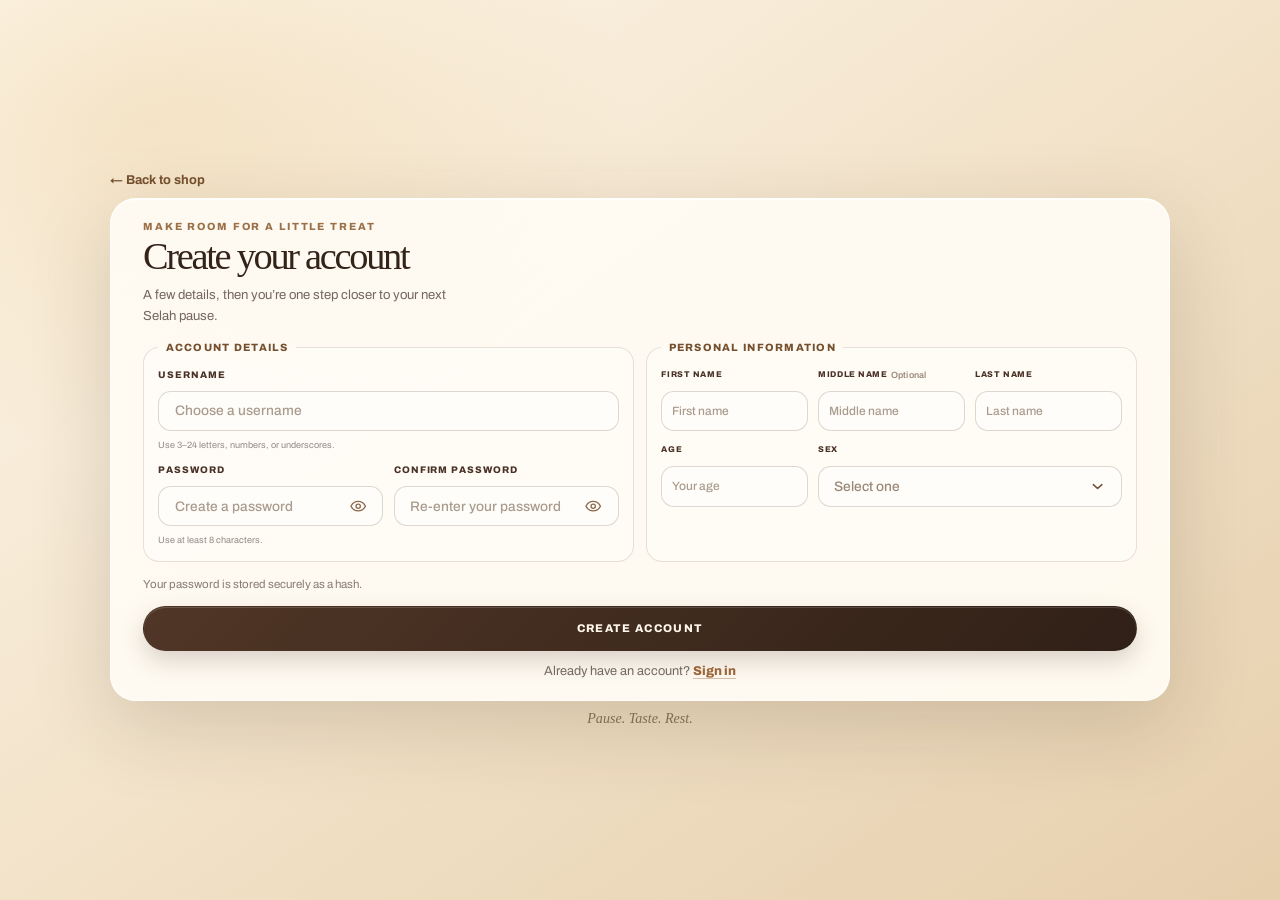
==== create-account.html @ 3ad67898 "Add files via upload" ====
<!DOCTYPE html>
<html lang="en">
  <head>
    <meta charset="UTF-8" />
    <meta name="viewport" content="width=device-width, initial-scale=1.0" />
    <meta name="theme-color" content="#fff8e9" />
    <meta name="description" content="Create your Selah DVO account." />
    <link rel="icon" type="image/svg+xml" href="assets/selah-favicon.svg" />
    <link rel="preconnect" href="https://fonts.googleapis.com" />
    <link rel="preconnect" href="https://fonts.gstatic.com" crossorigin />
    <link href="https://fonts.googleapis.com/css2?family=Archivo:wght@400;500;600;700;800&display=swap" rel="stylesheet" />
    <link rel="stylesheet" href="styles.css" />
    <title>Create Account | Selah DVO</title>
  </head>
  <body class="account-page">
    <main class="account-layout">
      <a class="account-back-link" href="index.html" aria-label="Back to Selah DVO home">&#8592; Back to shop</a>

      <section class="account-card" aria-labelledby="createAccountTitle">
        <p class="modal-tag">Make room for a little treat</p>
        <h1 id="createAccountTitle">Create your account</h1>
        <p class="account-intro">A few details, then you’re one step closer to your next Selah pause.</p>

        <form class="account-form" id="createAccountForm" novalidate>
          <fieldset class="account-group account-credentials">
            <legend>Account details</legend>
            <div class="account-group-fields">
              <div class="account-field">
                <label for="newUsername">Username</label>
                <input id="newUsername" name="username" type="text" autocomplete="username" minlength="3" maxlength="24" pattern="[A-Za-z0-9_]+" placeholder="Choose a username" required />
                <small>Use 3–24 letters, numbers, or underscores.</small>
              </div>
              <div class="account-field">
                <label for="newPassword">Password</label>
                <div class="password-input-wrap">
                  <input id="newPassword" name="password" type="password" autocomplete="new-password" minlength="8" maxlength="128" placeholder="Create a password" required />
                  <button class="password-toggle" type="button" data-password-toggle="newPassword" aria-label="Show password" aria-pressed="false">
                    <svg class="password-eye-open" viewBox="0 0 24 24" aria-hidden="true"><path d="M2.5 12s3.4-6.2 9.5-6.2 9.5 6.2 9.5 6.2-3.4 6.2-9.5 6.2S2.5 12 2.5 12Z"/><circle cx="12" cy="12" r="2.8"/></svg>
                    <svg class="password-eye-closed" viewBox="0 0 24 24" aria-hidden="true" hidden><path d="m3 3 18 18M10.6 5.9A9.7 9.7 0 0 1 12 5.8c6.1 0 9.5 6.2 9.5 6.2a15 15 0 0 1-3.1 3.6M6.2 6.5C3.8 8.2 2.5 12 2.5 12s3.4 6.2 9.5 6.2a9.5 9.5 0 0 0 3.2-.5"/><path d="M9.9 9.9a3 3 0 0 0 4.2 4.2"/></svg>
                  </button>
                </div>
                <small>Use at least 8 characters.</small>
              </div>
              <div class="account-field">
                <label for="confirmPassword">Confirm password</label>
                <div class="password-input-wrap">
                  <input id="confirmPassword" name="confirmPassword" type="password" autocomplete="new-password" minlength="8" maxlength="128" placeholder="Re-enter your password" required />
                  <button class="password-toggle" type="button" data-password-toggle="confirmPassword" aria-label="Show password" aria-pressed="false">
                    <svg class="password-eye-open" viewBox="0 0 24 24" aria-hidden="true"><path d="M2.5 12s3.4-6.2 9.5-6.2 9.5 6.2 9.5 6.2-3.4 6.2-9.5 6.2S2.5 12 2.5 12Z"/><circle cx="12" cy="12" r="2.8"/></svg>
                    <svg class="password-eye-closed" viewBox="0 0 24 24" aria-hidden="true" hidden><path d="m3 3 18 18M10.6 5.9A9.7 9.7 0 0 1 12 5.8c6.1 0 9.5 6.2 9.5 6.2a15 15 0 0 1-3.1 3.6M6.2 6.5C3.8 8.2 2.5 12 2.5 12s3.4 6.2 9.5 6.2a9.5 9.5 0 0 0 3.2-.5"/><path d="M9.9 9.9a3 3 0 0 0 4.2 4.2"/></svg>
                  </button>
                </div>
              </div>
            </div>
          </fieldset>

          <fieldset class="account-group account-personal">
            <legend>Personal information</legend>
            <div class="account-group-fields account-personal-fields">
              <div class="account-field">
                <label for="firstName">First name</label>
                <input id="firstName" name="firstName" type="text" autocomplete="given-name" maxlength="20" placeholder="First name" required />
              </div>
              <div class="account-field">
                <label for="lastName">Last name</label>
                <input id="lastName" name="lastName" type="text" autocomplete="family-name" maxlength="20" placeholder="Last name" required />
              </div>
              <div class="account-field account-field-full">
                <label for="middleName">Middle name <span>Optional</span></label>
                <input id="middleName" name="middleName" type="text" autocomplete="additional-name" maxlength="20" placeholder="Middle name" />
              </div>
              <div class="account-field">
                <label for="age">Age</label>
                <input id="age" name="age" type="number" inputmode="numeric" min="1" max="120" placeholder="Your age" required />
              </div>
              <div class="account-field">
                <label id="sexLabel">Sex</label>
                <div class="custom-select" id="sexSelect">
                  <select class="custom-select-native" id="sex" name="sex" required tabindex="-1" aria-hidden="true">
                    <option value="" disabled selected>Select one</option>
                    <option value="female">Female</option>
                    <option value="male">Male</option>
                    <option value="prefer-not-to-say">Prefer not to say</option>
                  </select>
                  <button class="custom-select-trigger" id="sexSelectTrigger" type="button" aria-labelledby="sexLabel sexSelectValue" aria-haspopup="listbox" aria-expanded="false">
                    <span id="sexSelectValue">Select one</span>
                    <svg viewBox="0 0 16 16" aria-hidden="true"><path d="m3.5 6 4.5 4 4.5-4" /></svg>
                  </button>
                  <div class="custom-select-options" id="sexSelectOptions" role="listbox" aria-labelledby="sexLabel" hidden>
                    <button type="button" role="option" data-value="female" aria-selected="false">Female</button>
                    <button type="button" role="option" data-value="male" aria-selected="false">Male</button>
                    <button type="button" role="option" data-value="prefer-not-to-say" aria-selected="false">Prefer not to say</button>
                  </div>
                </div>
              </div>
            </div>
          </fieldset>

          <p class="account-notice" id="accountNotice" role="status" aria-live="polite">Your password is stored securely as a hash.</p>
          <button class="dialog-primary account-submit" type="submit">Create Account</button>
          <p class="account-validation-message" id="accountValidationMessage" role="alert" aria-live="assertive" hidden></p>
        </form>

        <p class="account-signin-prompt">Already have an account? <a href="index.html?signin=1">Sign in</a></p>
      </section>

      <p class="account-tagline">Pause. Taste. Rest.</p>
    </main>
    <script src="account-ui.js"></script>
    <script>
      const form = document.getElementById('createAccountForm');
      const notice = document.getElementById('accountNotice');
      const validationMessage = document.getElementById('accountValidationMessage');
      const passwordInput = document.getElementById('newPassword');
      const confirmPasswordInput = document.getElementById('confirmPassword');
      const ageInput = document.getElementById('age');
      const sexSelect = document.getElementById('sex');
      const sexSelectRoot = document.getElementById('sexSelect');
      const sexSelectTrigger = document.getElementById('sexSelectTrigger');
      const sexSelectValue = document.getElementById('sexSelectValue');
      const sexSelectOptions = document.getElementById('sexSelectOptions');
      const sexOptionButtons = [...sexSelectOptions.querySelectorAll('[role="option"]')];
      const controls = [...form.querySelectorAll('input, select')];
      let hasAttemptedSubmit = false;

      ageInput.addEventListener('input', () => {
        if (ageInput.value.length > 3) ageInput.value = ageInput.value.slice(0, 3);
      });

      const setSexDropdownOpen = (open) => {
        sexSelectOptions.hidden = !open;
        sexSelectTrigger.setAttribute('aria-expanded', String(open));
        sexSelectRoot.classList.toggle('is-open', open);
        if (open) {
          const selectedOption = sexOptionButtons.find((option) => option.dataset.value === sexSelect.value);
          (selectedOption || sexOptionButtons[0]).focus();
        }
      };

      sexSelectTrigger.addEventListener('click', () => {
        setSexDropdownOpen(sexSelectOptions.hidden);
      });
      sexOptionButtons.forEach((option, index) => {
        option.addEventListener('click', () => {
          sexSelect.value = option.dataset.value;
          sexSelect.dispatchEvent(new Event('change', { bubbles: true }));
          setSexDropdownOpen(false);
          sexSelectTrigger.focus();
        });
        option.addEventListener('keydown', (event) => {
          if (event.key === 'ArrowDown' || event.key === 'ArrowUp') {
            event.preventDefault();
            const direction = event.key === 'ArrowDown' ? 1 : -1;
            sexOptionButtons[(index + direction + sexOptionButtons.length) % sexOptionButtons.length].focus();
          } else if (event.key === 'Escape') {
            event.preventDefault();
            setSexDropdownOpen(false);
            sexSelectTrigger.focus();
          } else if (event.key === 'Tab') {
            event.preventDefault();
            setSexDropdownOpen(false);
            (event.shiftKey ? document.getElementById('age') : form.querySelector('.account-submit')).focus();
          }
        });
      });
      sexSelectTrigger.addEventListener('keydown', (event) => {
        if (event.key === 'ArrowDown' || event.key === 'ArrowUp') {
          event.preventDefault();
          setSexDropdownOpen(true);
        }
      });
      document.addEventListener('pointerdown', (event) => {
        if (!sexSelectRoot.contains(event.target)) setSexDropdownOpen(false);
      });

      const validatePasswordMatch = () => {
        confirmPasswordInput.setCustomValidity(
          confirmPasswordInput.value && confirmPasswordInput.value !== passwordInput.value
            ? 'Passwords do not match.'
            : ''
        );
      };

      const updateFieldState = (control) => {
        const isEmpty = control.value === '' && !control.validity.badInput;
        control.classList.toggle('is-missing', hasAttemptedSubmit && control.required && isEmpty);
        control.classList.toggle('is-invalid', !isEmpty && !control.validity.valid);
        control.classList.toggle('is-valid', hasAttemptedSubmit && !isEmpty && control.validity.valid);
        if (control === sexSelect) {
          ['is-missing', 'is-invalid', 'is-valid'].forEach((state) => {
            sexSelectTrigger.classList.toggle(state, control.classList.contains(state));
          });
          sexSelectValue.textContent = control.selectedOptions[0]?.textContent || 'Select one';
          sexSelectRoot.classList.toggle('has-value', Boolean(control.value));
          sexOptionButtons.forEach((option) => {
            option.setAttribute('aria-selected', String(option.dataset.value === control.value));
          });
        }
      };

      const getFieldLabel = (control) => (
        control.labels?.[0]?.textContent.replace(/\s*Optional\s*/i, '').trim() || control.name
      );

      const getInputError = (control) => {
        if (control.id === 'confirmPassword' && control.validity.customError) {
          return 'Passwords don’t match.';
        }
        if (control.id === 'confirmPassword' && control.validity.tooShort) {
          return null;
        }
        if (control.id === 'newUsername' && control.validity.patternMismatch) {
          return 'Username: use 3–24 letters, numbers, or underscores.';
        }
        if (control.id === 'newUsername' && control.validity.tooShort) {
          return 'Username: at least 3 characters.';
        }
        if (control.id === 'newPassword' && control.validity.tooShort) {
          return 'Password: at least 8 characters.';
        }
        if (control.id === 'age' && (control.validity.rangeUnderflow || control.validity.rangeOverflow || control.validity.badInput)) {
          return 'Age: enter a number from 1 to 120.';
        }
        if (control.id === 'middleName' && control.validity.tooLong) {
          return 'Middle name: 60 characters max.';
        }
        return `${getFieldLabel(control)} is invalid.`;
      };

      const updateValidationMessage = () => {
        if (!hasAttemptedSubmit) return;
        const missing = controls.filter((control) => control.required && control.value === '' && !control.validity.badInput);
        const invalid = controls.filter((control) => !control.validity.valid && !control.validity.valueMissing);
        validationMessage.replaceChildren();
        if (missing.length) {
          const missingLine = document.createElement('span');
          missingLine.className = 'validation-message-line is-missing';
          missingLine.textContent = `Missing: ${missing.map(getFieldLabel).join(', ')}.`;
          validationMessage.append(missingLine);
        }
        invalid.forEach((control) => {
          const message = getInputError(control);
          if (!message) return;
          const invalidLine = document.createElement('span');
          invalidLine.className = 'validation-message-line is-invalid';
          invalidLine.textContent = message;
          validationMessage.append(invalidLine);
        });
        validationMessage.classList.toggle('has-missing', missing.length > 0);
        validationMessage.classList.toggle('has-invalid', invalid.length > 0);
        validationMessage.hidden = missing.length === 0 && invalid.length === 0;
      };

      controls.forEach((control) => {
        control.addEventListener('input', () => {
          validatePasswordMatch();
          updateFieldState(control);
          updateValidationMessage();
        });
        control.addEventListener('change', () => {
          validatePasswordMatch();
          updateFieldState(control);
          updateValidationMessage();
        });
      });

      form.addEventListener('submit', (event) => {
        event.preventDefault();
        validatePasswordMatch();
        hasAttemptedSubmit = true;
        controls.forEach(updateFieldState);
        if (!form.checkValidity()) {
          updateValidationMessage();
          const firstInvalid = form.querySelector('.is-missing, .is-invalid');
          if (firstInvalid === sexSelect) sexSelectTrigger.focus();
          else firstInvalid?.focus();
          return;
        }
        validationMessage.hidden = true;

        const submit = form.querySelector('button[type="submit"]');
        submit.disabled = true;
        notice.classList.remove('is-success');
        notice.textContent = 'Creating your account…';
        const values = Object.fromEntries(new FormData(form).entries());
        fetch('api/register.php', {
          method: 'POST',
          credentials: 'same-origin',
          headers: { 'Content-Type': 'application/json' },
          body: JSON.stringify(values)
        }).then(async (response) => {
          const result = await response.json();
          if (!response.ok || !result.ok) throw new Error(result.message || 'Account creation failed.');
          notice.classList.add('is-success');
          notice.textContent = 'Account created successfully. You can now sign in.';
          validationMessage.hidden = true;
          form.reset();
          hasAttemptedSubmit = false;
          confirmPasswordInput.setCustomValidity('');
          controls.forEach(updateFieldState);
        }).catch((error) => {
          notice.classList.remove('is-success');
          notice.textContent = 'Account creation failed. Please review the message below.';
          validationMessage.replaceChildren();
          const serverError = document.createElement('span');
          serverError.className = 'validation-message-line is-invalid';
          serverError.textContent = error.message || 'Could not create your account. Please try again.';
          validationMessage.append(serverError);
          validationMessage.classList.remove('has-missing');
          validationMessage.classList.add('has-invalid');
          validationMessage.hidden = false;
        }).finally(() => {
          submit.disabled = false;
        });
      });
    </script>
  </body>
</html>
---- styles.css ----
@property --bg-start {
  syntax: "<color>";
  inherits: true;
  initial-value: #57372f;
}

@property --bg-end {
  syntax: "<color>";
  inherits: true;
  initial-value: #2d1c1b;
}

:root {
  --bg-start: #57372f;
  --bg-end: #2d1c1b;
  --accent: #d5a17a;
  --accent-strong: #f3c880;
  --ink: #221912;
  --muted: rgba(35, 26, 19, 0.7);
  --panel: rgba(255, 255, 255, 0.18);
  --panel-border: rgba(255, 255, 255, 0.22);
  --shadow: rgba(59, 30, 17, 0.18);
  --button-text: #1d140e;
  transition: --bg-start 850ms cubic-bezier(0.22, 1, 0.36, 1), --bg-end 850ms cubic-bezier(0.22, 1, 0.36, 1);
}

* {
  box-sizing: border-box;
  -webkit-user-select: none;
  user-select: none;
}

input,
textarea,
[contenteditable="true"],
[role="textbox"] {
  -webkit-user-select: text;
  user-select: text;
}

html {
  scroll-behavior: smooth;
}

body {
  margin: 0;
  min-height: 100vh;
  font-family: "Archivo", "Segoe UI", sans-serif;
  background: linear-gradient(135deg, var(--bg-start), var(--bg-end));
  color: var(--ink);
  transition: color 0.6s ease;
}

html.is-booting .page-shell {
  opacity: 0;
  transform: translateY(10px);
  filter: blur(2px);
}

html.is-ready .page-shell {
  opacity: 1;
  transform: none;
  filter: none;
  transition: opacity 720ms cubic-bezier(0.22, 1, 0.36, 1), transform 720ms cubic-bezier(0.22, 1, 0.36, 1), filter 720ms ease;
}

img {
  display: block;
  max-width: 100%;
}

a {
  color: inherit;
  text-decoration: none;
}

button {
  font: inherit;
}

.page-shell {
  min-height: 100vh;
  padding: 1.25rem 2.2rem 2rem;
  position: relative;
  overflow: hidden;
  background:
    linear-gradient(135deg, rgba(255, 255, 255, 0.04), rgba(255, 255, 255, 0)),
    transparent;
}

.page-shell::before,
.page-shell::after {
  content: "";
  position: absolute;
  border-radius: 50%;
  background: rgba(255, 255, 255, 0.09);
  pointer-events: none;
}

.page-shell::before {
  width: 26rem;
  height: 26rem;
  right: -7rem;
  top: -6rem;
}

.page-shell::after {
  width: 18rem;
  height: 18rem;
  left: -4rem;
  bottom: -3rem;
}

.topbar {
  position: relative;
  z-index: 2;
  max-width: 1320px;
  margin: 0 auto;
  display: flex;
  align-items: center;
  justify-content: space-between;
  gap: 1rem;
  padding: 0.25rem 0.2rem 1rem;
}

.brand {
  display: inline-flex;
  align-items: center;
  gap: 0.6rem;
  font-size: 1.05rem;
  font-weight: 700;
  letter-spacing: 0.06em;
  text-transform: uppercase;
}

.brand-badge {
  width: 2.25rem;
  height: 2.25rem;
  display: grid;
  place-items: center;
  border-radius: 50%;
  background: rgba(255, 255, 255, 0.12);
  border: 1px solid rgba(255, 255, 255, 0.2);
  box-shadow: 0 8px 18px rgba(24, 15, 12, 0.12);
  font-weight: 900;
  letter-spacing: 0;
}

.main-nav {
  display: inline-flex;
  align-items: center;
  justify-content: center;
  gap: clamp(1rem, 2vw, 2.2rem);
  padding: 0.85rem 1.1rem;
  border-radius: 999px;
  background: rgba(255, 255, 255, 0.06);
  border: 1px solid rgba(255, 255, 255, 0.12);
  backdrop-filter: blur(8px);
  -webkit-backdrop-filter: blur(8px);
}

.main-nav a {
  position: relative;
  font-size: 0.76rem;
  letter-spacing: 0.08em;
  text-transform: uppercase;
  color: rgba(30, 20, 15, 0.8);
  transition: opacity 0.2s ease;
}

.main-nav a:hover,
.main-nav a:focus-visible {
  opacity: 1;
}

.topbar-actions {
  display: flex;
  align-items: center;
  gap: 0.75rem;
}

.socials {
  display: inline-flex;
  align-items: center;
  gap: 0.5rem;
}

.socials a,
.cart-button,
.arrow {
  width: 2.6rem;
  height: 2.6rem;
  border-radius: 50%;
  display: grid;
  place-items: center;
  border: 1px solid rgba(255, 255, 255, 0.16);
  background: rgba(255, 255, 255, 0.12);
  box-shadow: 0 12px 28px rgba(34, 25, 18, 0.08);
  transition: transform 0.25s ease, background 0.25s ease;
}

.socials a:hover,
.socials a:focus-visible,
.cart-button:hover,
.cart-button:focus-visible,
.arrow:hover,
.arrow:focus-visible {
  transform: translateY(-2px);
  background: rgba(255, 255, 255, 0.2);
}

.socials svg,
.cart-button svg,
.arrow svg {
  width: 1.06rem;
  height: 1.06rem;
  fill: currentColor;
}

.cart-button {
  color: var(--ink);
}

.hero {
  position: relative;
  max-width: 1360px;
  margin: 0 auto;
  min-height: 820px;
  display: flex;
  align-items: stretch;
  justify-content: center;
  padding: 1.5rem 0 0;
}

.hero[data-animating="true"] .visual-frame {
  animation: product-entrance 0.66s cubic-bezier(0.22, 1, 0.36, 1);
}

.hero[data-animating="true"] .product-info,
.hero[data-animating="true"] .display-word {
  animation: text-entrance 0.55s ease;
}

.hero-inner {
  position: relative;
  width: 100%;
  display: grid;
  grid-template-columns: minmax(0, 0.9fr) minmax(0, 1.1fr);
  gap: 0.25rem;
  align-items: end;
}

.copy-column {
  position: relative;
  z-index: 2;
  padding: 1.8rem 0 3rem 0.5rem;
}

.eyebrow-row {
  display: flex;
  align-items: center;
  gap: 1rem;
  margin-bottom: 0.9rem;
}

.eyebrow {
  display: inline-flex;
  align-items: center;
  letter-spacing: 0.22em;
  text-transform: uppercase;
  font-size: 0.72rem;
  font-weight: 700;
  opacity: 0.82;
}

.headline-wrap {
  position: relative;
  min-height: 20rem;
  margin-top: -0.15rem;
}

.display-word {
  position: absolute;
  left: -0.12rem;
  top: -1.8rem;
  z-index: 0;
  margin: 0;
  font-size: clamp(6rem, 18vw, 29rem);
  line-height: 0.78;
  letter-spacing: -0.1em;
  font-weight: 900;
  text-transform: uppercase;
  color: rgba(255, 255, 255, 0.32);
  text-shadow: 0 2px 0 rgba(255, 255, 255, 0.12);
  white-space: nowrap;
  pointer-events: none;
}

.product-info {
  position: relative;
  z-index: 2;
  max-width: 540px;
  margin-top: 1.1rem;
}

.product-tag {
  margin: 0 0 0.8rem;
  font-size: 0.7rem;
  letter-spacing: 0.18em;
  text-transform: uppercase;
  font-weight: 700;
  opacity: 0.72;
}

.product-info h1 {
  margin: 0;
  font-size: clamp(2.8rem, 4.5vw, 5rem);
  line-height: 0.9;
  letter-spacing: -0.08em;
  text-transform: uppercase;
}

.product-info p:not(.product-tag) {
  max-width: 27rem;
  margin: 1rem 0 0;
  font-size: 1.02rem;
  line-height: 1.6;
  color: var(--muted);
}

.purchase-row {
  display: flex;
  align-items: center;
  gap: 1.5rem;
  margin-top: 2rem;
}

.price-wrap {
  display: inline-flex;
  align-items: baseline;
  gap: 0.1rem;
  font-weight: 800;
  color: var(--ink);
}

.currency {
  font-size: 1.3rem;
  transform: translateY(-0.15rem);
}

#productPrice {
  font-size: clamp(2.3rem, 4vw, 4rem);
  letter-spacing: -0.06em;
}

.cta {
  background: rgba(35, 22, 16, 0.92);
  color: #fff;
  border: none;
  padding: 0.96rem 1.7rem;
  border-radius: 999px;
  font-size: 0.82rem;
  font-weight: 700;
  letter-spacing: 0.12em;
  text-transform: uppercase;
  box-shadow: 0 18px 26px rgba(45, 29, 17, 0.18);
  transition: transform 0.2s ease, box-shadow 0.2s ease;
}

.cta:hover,
.cta:focus-visible {
  transform: translateY(-2px);
  box-shadow: 0 18px 30px rgba(45, 29, 17, 0.25);
}

.visual-column {
  position: relative;
  z-index: 1;
  padding-right: 0.2rem;
  display: flex;
  align-items: end;
  justify-content: center;
  min-height: 760px;
  margin-top: 1rem;
}

.floating-badge {
  position: absolute;
  top: 17%;
  left: 8%;
  z-index: 4;
  display: inline-flex;
  align-items: center;
  justify-content: center;
  min-width: 10rem;
  padding: 0.7rem 1.1rem;
  border-radius: 999px;
  background: rgba(255, 255, 255, 0.18);
  border: 1px solid rgba(255, 255, 255, 0.24);
  box-shadow: 0 18px 35px rgba(70, 42, 28, 0.08);
  font-size: 0.68rem;
  letter-spacing: 0.16em;
  text-transform: uppercase;
  font-weight: 700;
  transform: rotate(-16deg);
}

.visual-frame {
  position: relative;
  width: min(44vw, 720px);
  min-width: 420px;
  height: min(78vh, 760px);
  display: flex;
  align-items: end;
  justify-content: center;
  filter: drop-shadow(0 30px 24px rgba(62, 31, 17, 0.2));
}

.visual-frame::before {
  content: "";
  position: absolute;
  left: 50%;
  bottom: 2.4%;
  width: 82%;
  height: 18%;
  transform: translateX(-50%);
  background: radial-gradient(circle, rgba(90, 58, 30, 0.3), rgba(90, 58, 30, 0));
  border-radius: 50%;
}

.product-image-float {
  position: relative;
  z-index: 2;
  display: grid;
  place-items: center;
  width: min(100%, 680px);
  aspect-ratio: 1 / 1;
  animation: hero-cookie-float 5.8s ease-in-out infinite;
}

#productImage {
  position: relative;
  z-index: 2;
  width: min(100%, 680px);
  height: auto;
  aspect-ratio: 1 / 1;
  object-fit: contain;
  transform: rotate(-8deg) translateY(-1vh);
}

@keyframes hero-cookie-float {
  0%, 100% {
    transform: translate3d(0, 0, 0);
  }
  50% {
    transform: translate3d(0, -12px, 0);
  }
}

.arrow {
  position: absolute;
  top: 50%;
  z-index: 6;
  width: 3.4rem;
  height: 3.4rem;
  transform: translateY(-50%);
  background: rgba(255, 255, 255, 0.18);
  border: 1px solid rgba(255, 255, 255, 0.14);
  color: rgba(24, 15, 12, 0.9);
}

.arrow-left {
  left: -0.2rem;
}

.arrow-right {
  right: -0.2rem;
}

.arrow svg {
  width: 1.3rem;
  height: 1.3rem;
  fill: none;
  stroke: currentColor;
  stroke-width: 2.4;
  stroke-linecap: round;
  stroke-linejoin: round;
}

.carousel-pagination {
  position: absolute;
  left: 50%;
  bottom: 1.8rem;
  transform: translateX(-50%);
  z-index: 5;
  display: inline-flex;
  align-items: center;
  gap: 0.7rem;
  padding: 0.8rem 1rem;
  border-radius: 999px;
  background: rgba(255, 255, 255, 0.08);
  border: 1px solid rgba(255, 255, 255, 0.14);
}

.dot {
  width: 0.7rem;
  height: 0.7rem;
  border: none;
  border-radius: 50%;
  background: rgba(28, 21, 17, 0.26);
  box-shadow: inset 0 0 0 1px rgba(28, 21, 17, 0.08);
  cursor: pointer;
  transition: transform 0.2s ease, background 0.25s ease;
}

.dot.active {
  background: rgba(25, 17, 13, 0.94);
  transform: scale(1.08);
}

@keyframes product-entrance {
  0% {
    opacity: 0;
    transform: translateY(16px) scale(0.96) rotate(-4deg);
  }
  100% {
    opacity: 1;
    transform: translateY(0) scale(1) rotate(-8deg);
  }
}

@keyframes text-entrance {
  0% {
    opacity: 0;
    transform: translateY(10px);
  }
  100% {
    opacity: 1;
    transform: translateY(0);
  }
}

@media (max-width: 980px) {
  .topbar {
    flex-wrap: wrap;
    justify-content: center;
  }

  .main-nav {
    order: 3;
    width: 100%;
  }

  .hero {
    min-height: auto;
    padding-top: 1rem;
  }

  .hero-inner {
    grid-template-columns: 1fr;
    gap: 0.75rem;
  }

  .copy-column {
    order: 2;
    padding: 0 0 1rem;
    text-align: center;
  }

  .product-info,
  .purchase-row {
    margin-left: auto;
    margin-right: auto;
  }

  .display-word {
    position: relative;
    left: auto;
    top: auto;
    display: block;
    text-align: center;
    margin-bottom: 0.5rem;
  }

  .headline-wrap {
    min-height: 0;
    margin-top: 0;
  }

  .visual-column {
    order: 1;
    min-height: 360px;
    padding-right: 0;
  }

  .visual-frame {
    width: min(84vw, 540px);
    min-width: 260px;
    height: 420px;
  }

  .floating-badge {
    left: 50%;
    top: 8%;
    transform: translateX(-50%) rotate(-12deg);
  }

  .arrow {
    top: 50%;
  }
}

@media (max-width: 600px) {
  .hero {
    touch-action: pan-y;
  }

  .page-shell {
    padding: 1rem 1rem 1.2rem;
  }

  .brand {
    font-size: 0.82rem;
    letter-spacing: 0.05em;
  }

  .main-nav {
    gap: 1rem;
    flex-wrap: wrap;
    padding: 0.7rem 0.8rem;
  }

  .socials a,
  .cart-button,
  .arrow {
    width: 2.3rem;
    height: 2.3rem;
  }

  .hero {
    min-height: 620px;
  }

  .product-info {
    max-width: 100%;
  }

  .purchase-row {
    flex-direction: column;
    align-items: flex-start;
  }

  .cta {
    width: 100%;
  }

  .carousel-pagination {
    bottom: 0.8rem;
    padding: 0.55rem 0.8rem;
  }
}

/* Direction-aware transitions for each carousel change. */
.hero[data-animating="true"] .visual-frame {
  animation: none;
}

.hero[data-animating="true"][data-direction="next"] #productImage {
  animation: cookie-enter-next 680ms cubic-bezier(0.2, 0.78, 0.24, 1) both;
}

.hero[data-animating="true"][data-direction="previous"] #productImage {
  animation: cookie-enter-previous 680ms cubic-bezier(0.2, 0.78, 0.24, 1) both;
}

.hero[data-animating="true"][data-direction="next"] .product-info,
.hero[data-animating="true"][data-direction="next"] .eyebrow-row {
  animation: copy-enter-next 520ms cubic-bezier(0.2, 0.78, 0.24, 1) both;
}

.hero[data-animating="true"][data-direction="previous"] .product-info,
.hero[data-animating="true"][data-direction="previous"] .eyebrow-row {
  animation: copy-enter-previous 520ms cubic-bezier(0.2, 0.78, 0.24, 1) both;
}

.hero[data-animating="true"][data-direction="next"] .hero-headline .display-word {
  animation: word-enter-next 560ms cubic-bezier(0.2, 0.78, 0.24, 1) both;
}

.hero[data-animating="true"][data-direction="previous"] .hero-headline .display-word {
  animation: word-enter-previous 560ms cubic-bezier(0.2, 0.78, 0.24, 1) both;
}

@keyframes cookie-enter-next {
  0% { opacity: 0; transform: translateX(72px) translateY(10px) rotate(5deg) scale(0.9); filter: blur(7px); }
  68% { opacity: 1; transform: translateX(-7px) translateY(-3px) rotate(-11deg) scale(1.025); filter: blur(0); }
  100% { opacity: 1; transform: rotate(-8deg) translateY(-1vh) scale(1); filter: blur(0); }
}

@keyframes cookie-enter-previous {
  0% { opacity: 0; transform: translateX(-72px) translateY(10px) rotate(-18deg) scale(0.9); filter: blur(7px); }
  68% { opacity: 1; transform: translateX(7px) translateY(-3px) rotate(-4deg) scale(1.025); filter: blur(0); }
  100% { opacity: 1; transform: rotate(-8deg) translateY(-1vh) scale(1); filter: blur(0); }
}

@keyframes copy-enter-next {
  0% { opacity: 0; transform: translateX(22px); filter: blur(3px); }
  100% { opacity: 1; transform: translateX(0); filter: blur(0); }
}

@keyframes copy-enter-previous {
  0% { opacity: 0; transform: translateX(-22px); filter: blur(3px); }
  100% { opacity: 1; transform: translateX(0); filter: blur(0); }
}

@keyframes word-enter-next {
  0% { opacity: 0; transform: translateX(38px); }
  100% { opacity: 1; transform: translateX(0); }
}

@keyframes word-enter-previous {
  0% { opacity: 0; transform: translateX(-38px); }
  100% { opacity: 1; transform: translateX(0); }
}

/* High-contrast, polished carousel controls. */
.arrow {
  width: 3.5rem;
  height: 3.5rem;
  color: #fff8e9;
  background: linear-gradient(145deg, #503727, #352319);
  border: 1px solid rgba(255, 248, 232, 0.58);
  box-shadow:
    0 10px 24px rgba(48, 30, 18, 0.24),
    0 2px 5px rgba(48, 30, 18, 0.14),
    inset 0 1px rgba(255, 255, 255, 0.22);
  backdrop-filter: blur(10px);
  -webkit-backdrop-filter: blur(10px);
  transition: transform 220ms ease, box-shadow 220ms ease, background 220ms ease;
}

.arrow svg {
  width: 1.25rem;
  height: 1.25rem;
  stroke-width: 2.6;
}

.arrow:hover,
.arrow:focus-visible {
  transform: translateY(-50%) scale(1.07);
  background: linear-gradient(145deg, #674a34, #412c20);
  box-shadow:
    0 14px 30px rgba(48, 30, 18, 0.3),
    0 3px 7px rgba(48, 30, 18, 0.17),
    inset 0 1px rgba(255, 255, 255, 0.28);
}

.arrow:focus-visible {
  outline: 3px solid rgba(255, 248, 232, 0.9);
  outline-offset: 3px;
}

@media (min-width: 1750px) {
  .arrow-left {
    left: clamp(-9.5rem, calc((1360px - 100vw) / 2 + 8rem), -4.25rem);
  }

  .arrow-right {
    right: clamp(-9.5rem, calc((1360px - 100vw) / 2 + 8rem), -4.25rem);
  }
}

.brand-logo {
  display: block;
  width: 7.5rem;
  height: 3.4rem;
  object-fit: contain;
  object-position: center;
  mix-blend-mode: multiply;
}

.hero,
.hero * {
  -webkit-user-select: none;
  user-select: none;
}

.floating-badge {
  gap: 0.55rem;
  min-width: 0;
  isolation: isolate;
  padding: 0.78rem 1.05rem;
  color: #fff7e8;
  background: linear-gradient(135deg, #543a29, #352319);
  border: 1px solid rgba(232, 190, 126, 0.9);
  box-shadow:
    0 12px 28px rgba(48, 29, 17, 0.24),
    inset 0 1px rgba(255, 255, 255, 0.2),
    0 0 0 4px rgba(255, 247, 232, 0.16);
  font-size: 0.62rem;
  letter-spacing: 0.18em;
  transform: rotate(-9deg);
}

.floating-badge::after {
  content: "";
  position: absolute;
  inset: -7px;
  z-index: -1;
  border: 1px solid rgba(255, 224, 167, 0.72);
  border-radius: inherit;
  background: rgba(239, 195, 120, 0.08);
  box-shadow: 0 0 18px 3px rgba(239, 195, 120, 0.24);
  opacity: 0;
  pointer-events: none;
  transform: scale(0.94);
  animation: floating-badge-aura 3.2s ease-out infinite;
  will-change: transform, opacity;
}

@keyframes floating-badge-aura {
  0%, 100% {
    opacity: 0;
    transform: scale(0.94);
  }
  18% {
    opacity: 0.62;
    transform: scale(1);
  }
  74% {
    opacity: 0;
    transform: scale(1.2);
  }
}

.floating-badge::before {
  content: "✦";
  color: #edc77e;
  font-size: 0.82rem;
  line-height: 1;
  text-shadow: 0 0 10px rgba(237, 199, 126, 0.55);
}

@media (max-width: 980px) {
  .floating-badge {
    left: 50%;
    top: 8%;
    transform: translateX(-50%) rotate(-9deg);
  }
}

@media (max-width: 600px) {
  .floating-badge {
    padding: 0.68rem 0.85rem;
    font-size: 0.56rem;
  }

  .brand-logo {
    width: 6.5rem;
    height: 2.95rem;
  }

  .arrow {
    width: 3rem;
    height: 3rem;
  }

  .arrow:hover,
  .arrow:focus-visible {
    transform: translateY(-50%) scale(1.05);
  }
}

/* Keep the hero and copy block steady as product names change. */
.hero-inner {
  height: 760px;
  grid-template-rows: minmax(0, 1fr);
}

.product-info h1 {
  min-height: 3em;
}

@media (max-width: 980px) {
  .hero-inner {
    height: auto;
    grid-template-rows: auto;
  }
}

@media (prefers-reduced-motion: reduce) {
  *, *::before, *::after {
    animation-duration: 0.01ms !important;
    animation-iteration-count: 1 !important;
    transition-duration: 0.01ms !important;
    scroll-behavior: auto !important;
  }
}

/* Keep the word in the hero background without changing the copy's layout. */
.hero > .hero-headline {
  position: absolute;
  inset: 50% 0 auto;
  z-index: 0;
  height: 24rem;
  min-height: 0;
  margin: 0;
  padding-top: 0;
  display: flex;
  align-items: center;
  justify-content: center;
  overflow: hidden;
  pointer-events: none;
  transform: translateY(-50%);
}

/* Autoplay countdown sits just beneath the carousel dots. */
.carousel-pagination {
  display: grid;
  grid-template-columns: 1fr;
  justify-items: stretch;
  gap: 0.42rem;
  min-width: 7.2rem;
}

.pagination-dots {
  display: flex;
  align-items: center;
  justify-content: center;
  gap: 0.7rem;
}

.pagination-progress {
  display: block;
  width: 100%;
  height: 2px;
  overflow: hidden;
  border-radius: 999px;
  background: rgba(255, 250, 239, 0.38);
}

.carousel-pagination:not(.has-autoplay) .pagination-progress {
  display: none;
}

.pagination-progress-fill {
  display: block;
  width: 0;
  height: 100%;
  border-radius: inherit;
  background: linear-gradient(90deg, rgba(73, 46, 29, 0.72), rgba(73, 46, 29, 0.96));
  box-shadow: 0 0 8px rgba(73, 46, 29, 0.28);
}

.carousel-pagination.is-playing .pagination-progress-fill {
  animation: carousel-countdown 6s linear forwards;
}

.carousel-pagination.is-paused .pagination-progress-fill {
  animation-play-state: paused;
}

@keyframes carousel-countdown {
  to { width: 100%; }
}

.hero-headline .display-word {
  position: relative;
  left: auto;
  top: auto;
  display: block;
  width: max-content;
  text-align: center;
  margin: 0;
  font-family: "Barlow Condensed", Impact, sans-serif;
  font-size: clamp(6rem, 18vw, 29rem);
  font-stretch: condensed;
  line-height: 0.78;
  letter-spacing: -0.045em;
}

.headline-spacer {
  min-height: 20rem;
  margin-top: -0.15rem;
  pointer-events: none;
}

.hero-inner {
  z-index: 1;
}

@media (max-width: 980px) {
  .hero > .hero-headline {
    height: clamp(8rem, 25vw, 15rem);
  }

  .headline-spacer {
    height: calc(clamp(6rem, 18vw, 10rem) * 0.78 + 0.5rem);
    min-height: 0;
    margin-top: 0;
  }
}

@media (max-width: 600px) {
  .hero > .hero-headline {
    height: clamp(6rem, 24vw, 9rem);
  }

  .headline-spacer {
    height: calc(clamp(4.7rem, 20vw, 7rem) * 0.78 + 0.5rem);
  }
}

/* Full-page content below the hero. */
.catalog-section,
.about-section,
.contact-section,
.site-footer {
  position: relative;
  z-index: 1;
  width: min(1320px, 100%);
  margin-left: auto;
  margin-right: auto;
}

.catalog-section {
  margin-top: 2rem;
  margin-bottom: clamp(3rem, 8vw, 7rem);
  padding: clamp(2rem, 5vw, 4.5rem);
  border: 1px solid rgba(255, 255, 255, 0.42);
  border-radius: 2rem;
  background: linear-gradient(145deg, rgba(255, 250, 239, 0.78), rgba(255, 248, 233, 0.62));
  box-shadow: 0 24px 70px rgba(61, 39, 23, 0.09), inset 0 1px rgba(255, 255, 255, 0.75);
  scroll-margin-top: 1.5rem;
}

.section-heading {
  display: flex;
  align-items: end;
  justify-content: space-between;
  gap: 2rem;
  margin-bottom: 2.5rem;
}

.section-kicker {
  margin: 0 0 0.8rem;
  color: #9b7048;
  font-size: 0.68rem;
  font-weight: 800;
  letter-spacing: 0.2em;
  text-transform: uppercase;
}

.section-heading h2,
.about-copy h2,
.contact-section h2 {
  margin: 0;
  color: #342319;
  font-family: Georgia, "Times New Roman", serif;
  font-size: clamp(2.2rem, 4vw, 4rem);
  font-weight: 500;
  letter-spacing: -0.055em;
  line-height: 0.98;
}

.section-intro {
  max-width: 25rem;
  margin: 0 0 0.3rem;
  color: rgba(47, 33, 26, 0.72);
  font-size: 0.96rem;
  line-height: 1.7;
}

.cookie-grid {
  display: grid;
  grid-template-columns: repeat(auto-fit, minmax(min(100%, 235px), 1fr));
  gap: 1.15rem;
}

.cookie-card {
  min-width: 0;
  overflow: hidden;
  border: 1px solid rgba(86, 61, 41, 0.1);
  border-radius: 1.35rem;
  background: rgba(255, 255, 255, 0.78);
  box-shadow: 0 10px 30px rgba(61, 39, 23, 0.055);
  transition: transform 260ms ease, box-shadow 260ms ease;
}

.cookie-card:hover {
  transform: translateY(-5px);
  box-shadow: 0 18px 38px rgba(61, 39, 23, 0.13);
}

.cookie-card-image {
  display: grid;
  height: clamp(170px, 20vw, 230px);
  place-items: center;
  overflow: hidden;
  background: linear-gradient(145deg, #ead8ba, #d0b38b);
}

.cookie-card-image img {
  width: 88%;
  height: 88%;
  object-fit: contain;
  filter: drop-shadow(0 12px 14px rgba(51, 32, 18, 0.2));
  transition: transform 400ms cubic-bezier(0.2, 0.7, 0.2, 1);
}

.cookie-card:hover .cookie-card-image img {
  transform: rotate(-5deg) scale(1.06);
}

.cookie-card-content {
  display: flex;
  min-height: 230px;
  flex-direction: column;
  padding: 1.35rem 1.35rem 1.2rem;
}

.cookie-card-tag {
  margin: 0 0 0.6rem;
  color: #9b7048;
  font-size: 0.61rem;
  font-weight: 800;
  letter-spacing: 0.16em;
  text-transform: uppercase;
}

.cookie-card h3 {
  margin: 0;
  color: #342319;
  font-family: Georgia, "Times New Roman", serif;
  font-size: 1.65rem;
  font-weight: 500;
  letter-spacing: -0.035em;
  line-height: 1.05;
}

.cookie-card-description {
  margin: 0.75rem 0 1.2rem;
  color: rgba(47, 33, 26, 0.69);
  font-size: 0.88rem;
  line-height: 1.6;
}

.cookie-card-footer {
  display: flex;
  align-items: center;
  justify-content: space-between;
  gap: 0.8rem;
  margin-top: auto;
  padding-top: 0.8rem;
  border-top: 1px solid rgba(86, 61, 41, 0.1);
}

.cookie-card-price {
  color: #342319;
  font-family: Georgia, "Times New Roman", serif;
  font-size: 1.55rem;
}

.cookie-card-link,
.text-link {
  color: #765032;
  font-size: 0.72rem;
  font-weight: 800;
  letter-spacing: 0.08em;
  text-transform: uppercase;
}

.cookie-card-link:hover,
.text-link:hover {
  color: #3f281a;
}

.catalog-loading {
  grid-column: 1 / -1;
  margin: 0;
  padding: 2rem;
  color: rgba(47, 33, 26, 0.7);
  text-align: center;
}

.about-section {
  display: grid;
  grid-template-columns: minmax(0, 1.1fr) minmax(280px, 0.9fr);
  align-items: center;
  gap: clamp(2rem, 7vw, 7rem);
  padding: clamp(2rem, 6vw, 5.5rem) clamp(1rem, 5vw, 4.5rem);
  margin-bottom: clamp(3rem, 8vw, 7rem);
  scroll-margin-top: 1.5rem;
}

.about-copy > p:not(.section-kicker) {
  max-width: 38rem;
  margin: 1.35rem 0 1.4rem;
  color: rgba(47, 33, 26, 0.76);
  font-size: 1rem;
  line-height: 1.85;
}

.text-link {
  display: inline-flex;
  align-items: center;
  gap: 0.6rem;
  padding-bottom: 0.35rem;
  border-bottom: 1px solid rgba(118, 80, 50, 0.45);
}

.about-note {
  position: relative;
  min-height: 300px;
  display: flex;
  flex-direction: column;
  justify-content: center;
  overflow: hidden;
  padding: 2.5rem;
  border: 1px solid rgba(255, 255, 255, 0.45);
  border-radius: 1.6rem;
  background:
    radial-gradient(circle at 85% 12%, rgba(255, 255, 255, 0.32), transparent 36%),
    linear-gradient(145deg, rgba(255, 248, 233, 0.7), rgba(232, 211, 177, 0.72));
  box-shadow: 0 18px 50px rgba(61, 39, 23, 0.08), inset 0 1px rgba(255, 255, 255, 0.6);
}

.about-note-mark {
  position: absolute;
  right: 1.25rem;
  bottom: -4.5rem;
  color: rgba(255, 255, 255, 0.38);
  font-family: Georgia, "Times New Roman", serif;
  font-size: 19rem;
  line-height: 1;
  pointer-events: none;
}

.about-note-label {
  position: relative;
  margin: 0 0 1rem;
  color: #9b7048;
  font-size: 0.64rem;
  font-weight: 800;
  letter-spacing: 0.18em;
  text-transform: uppercase;
}

.about-note-quote {
  position: relative;
  margin: 0;
  color: #342319;
  font-family: Georgia, "Times New Roman", serif;
  font-size: clamp(2rem, 3.5vw, 3.25rem);
  letter-spacing: -0.045em;
  line-height: 1.03;
}

.contact-section {
  display: flex;
  align-items: center;
  justify-content: space-between;
  gap: 2.5rem;
  padding: clamp(2rem, 5vw, 4rem);
  margin-bottom: 2rem;
  border: 1px solid rgba(255, 255, 255, 0.18);
  border-radius: 1.8rem;
  background: linear-gradient(130deg, #493126, #2c1d16);
  box-shadow: 0 24px 60px rgba(51, 32, 19, 0.2), inset 0 1px rgba(255, 255, 255, 0.14);
  color: #fff8ec;
  scroll-margin-top: 1.5rem;
}

.contact-section .section-kicker {
  color: #e8bd7e;
}

.contact-section h2 {
  max-width: 42rem;
  color: #fff8ec;
  font-size: clamp(2.2rem, 4vw, 3.8rem);
}

.contact-section > div:first-child > p:last-child {
  max-width: 34rem;
  margin: 1rem 0 0;
  color: rgba(255, 248, 236, 0.72);
  line-height: 1.7;
}

.contact-actions {
  display: flex;
  flex: 0 0 auto;
  flex-direction: column;
  gap: 0.7rem;
}

.contact-button {
  display: inline-flex;
  min-width: 13.5rem;
  align-items: center;
  justify-content: space-between;
  gap: 1rem;
  padding: 0.95rem 1.15rem;
  border: 1px solid rgba(255, 248, 236, 0.3);
  border-radius: 999px;
  color: #fff8ec;
  font-size: 0.7rem;
  font-weight: 700;
  letter-spacing: 0.06em;
  transition: transform 220ms ease, background 220ms ease;
}

.contact-button:hover {
  transform: translateY(-2px);
  background: rgba(255, 248, 236, 0.1);
}

.contact-button-primary {
  border-color: #e8bd7e;
  background: #e8bd7e;
  color: #352319;
}

.contact-button-primary:hover {
  background: #f2d39e;
}

.site-footer {
  display: flex;
  align-items: center;
  justify-content: space-between;
  gap: 1rem;
  padding: 1.4rem 0 0.5rem;
  color: rgba(253, 253, 252, 0.72);
  font-size: 0.75rem;
}

.site-footer p {
  margin: 0;
}

@media (max-width: 800px) {
  .catalog-section {
    padding: 2rem 1.25rem;
    border-radius: 1.4rem;
  }

  .section-heading {
    align-items: flex-start;
    flex-direction: column;
    gap: 1rem;
    margin-bottom: 1.6rem;
  }

  .about-section {
    grid-template-columns: 1fr;
    gap: 2rem;
    padding: 2.5rem 0.5rem;
  }

  .about-note {
    min-height: 250px;
  }

  .contact-section {
    align-items: flex-start;
    flex-direction: column;
    gap: 1.7rem;
    padding: 2rem 1.35rem;
    border-radius: 1.4rem;
  }

  .contact-actions {
    width: 100%;
  }

  .contact-button {
    width: 100%;
  }

  .site-footer {
    flex-wrap: wrap;
  }
}

@media (max-width: 520px) {
  .site-footer {
    justify-content: center;
    text-align: center;
  }

  .site-footer p {
    flex-basis: 100%;
    order: 2;
  }
}

.account-group {
  min-width: 0;
  margin: 0;
  padding: 1rem;
  border: 1px solid rgba(112, 79, 50, 0.16);
  border-radius: 1rem;
  background: rgba(255, 255, 255, 0.38);
}

.account-form {
  grid-template-columns: minmax(0, 1fr);
}

.account-group legend {
  padding: 0 0.45rem;
  color: #76502e;
  font-size: 0.66rem;
  font-weight: 800;
  letter-spacing: 0.12em;
  text-transform: uppercase;
}

.account-group-fields {
  display: grid;
  gap: 0.75rem;
}

.account-group .account-field-full {
  grid-column: 1 / -1;
}

.account-notice,
.account-submit {
  grid-column: 1 / -1;
}

@media (min-width: 900px) and (min-height: 700px) {
  .account-form {
    grid-template-columns: repeat(2, minmax(0, 1fr));
    align-items: stretch;
    gap: 0.75rem;
  }

  .account-group {
    padding: 0.8rem 0.9rem 0.9rem;
  }

  .account-group-fields {
    grid-template-columns: repeat(2, minmax(0, 1fr));
    gap: 0.6rem 0.65rem;
  }

  .account-credentials .account-field:first-child {
    grid-column: 1 / -1;
  }

  .account-personal-fields .account-field-full {
    grid-column: 1 / -1;
  }

  .account-group .account-field input,
  .account-group .account-field select {
    min-height: 2.55rem;
    padding-block: 0.55rem;
  }

  .account-group .account-field label {
    font-size: 0.6rem;
  }

  .account-group .account-field small {
    font-size: 0.57rem;
  }
}

@media (min-width: 900px) and (min-height: 700px) {
  .account-back-link,
  .account-card { width: min(100%, 1060px); }
  .account-form { grid-template-columns: repeat(2, minmax(0, 1fr)); }
  .account-group,
  .account-group-fields,
  .account-field { min-width: 0; }
  .account-personal-fields { grid-template-columns: repeat(3, minmax(0, 1fr)); }
  .account-personal-fields .account-field:nth-child(1) { grid-column: 1; grid-row: 1; }
  .account-personal-fields .account-field:nth-child(2) { grid-column: 3; grid-row: 1; }
  .account-personal-fields .account-field:nth-child(3) { grid-column: 2; grid-row: 1; }
  .account-personal-fields .account-field:nth-child(4) { grid-column: 1; grid-row: 2; }
  .account-personal-fields .account-field:nth-child(5) { grid-column: 2 / 4; grid-row: 2; }
  .account-personal-fields .account-field label {
    gap: 0.2rem;
    font-size: clamp(0.48rem, 0.65vw, 0.6rem);
    letter-spacing: 0.07em;
    white-space: nowrap;
  }
  .account-personal-fields .account-field label span { font-size: 0.56rem; white-space: nowrap; }
  .account-personal-fields .account-field input,
  .account-personal-fields .account-field select {
    min-width: 0;
    padding-inline: 0.6rem;
    font-size: 0.75rem;
  }
  .account-card h1,
  .account-intro,
  .account-notice,
  .account-group legend,
  .account-field label,
  .account-field small { overflow-wrap: anywhere; }
}

@media (min-width: 900px) and (min-height: 700px) {
  .account-back-link,
  .account-card {
    width: min(100%, 1060px);
  }

  .account-form {
    grid-template-columns: repeat(2, minmax(0, 1fr));
  }

  .account-group,
  .account-group-fields,
  .account-field {
    min-width: 0;
  }

  .account-personal-fields {
    grid-template-columns: repeat(3, minmax(0, 1fr));
  }

  .account-personal-fields .account-field:nth-child(1) {
    grid-column: 1;
    grid-row: 1;
  }

  .account-personal-fields .account-field:nth-child(2) {
    grid-column: 3;
    grid-row: 1;
  }

  .account-personal-fields .account-field:nth-child(3) {
    grid-column: 2;
    grid-row: 1;
  }

  .account-personal-fields .account-field:nth-child(4) {
    grid-column: 1;
    grid-row: 2;
  }

  .account-personal-fields .account-field:nth-child(5) {
    grid-column: 2 / 4;
    grid-row: 2;
  }

  .account-personal-fields .account-field label {
    gap: 0.2rem;
    font-size: clamp(0.48rem, 0.65vw, 0.6rem);
    letter-spacing: 0.07em;
    white-space: nowrap;
  }

  .account-personal-fields .account-field label span {
    font-size: 0.56rem;
    white-space: nowrap;
  }

  .account-personal-fields .account-field input,
  .account-personal-fields .account-field select {
    min-width: 0;
    padding-inline: 0.6rem;
    font-size: 0.75rem;
  }

  .account-card h1,
  .account-intro,
  .account-notice,
  .account-group legend,
  .account-field label,
  .account-field small {
    overflow-wrap: anywhere;
  }
}

@media (min-width: 900px) and (min-height: 700px) {
  .account-layout {
    gap: 0.55rem;
    padding: 0.75rem 1rem;
  }

  .account-back-link {
    width: min(100%, 820px);
    margin-bottom: 0.1rem;
  }

  .account-card {
    width: min(100%, 820px);
    padding: 1.4rem 2rem 1.35rem;
    border-radius: 1.6rem;
  }

  .account-card > .modal-tag {
    margin-bottom: 0.4rem;
  }

  .account-card h1 {
    font-size: clamp(2.2rem, 3vw, 2.8rem);
  }

  .account-intro {
    margin: 0.5rem 0 1rem;
    font-size: 0.82rem;
  }

  .account-form {
    grid-template-columns: repeat(3, minmax(0, 1fr));
    gap: 0.65rem 0.85rem;
  }

  .account-field-full {
    grid-column: auto;
  }

  .account-field-username,
  .account-field-password {
    grid-column: span 2;
  }

  .account-field input,
  .account-field select {
    min-height: 2.75rem;
    padding-block: 0.65rem;
  }

  .account-field label {
    font-size: 0.63rem;
  }

  .account-field small {
    font-size: 0.61rem;
  }

  .account-notice,
  .account-submit {
    grid-column: 1 / -1;
  }

  .account-submit {
    min-height: 2.8rem;
    padding-block: 0.7rem;
  }

  .account-signin-prompt {
    margin-top: 0.85rem;
  }

  .account-tagline {
    font-size: 0.88rem;
  }
}

/* Unified editorial polish across the hero and supporting sections. */
:root {
  --ink: #302219;
  --muted: rgba(48, 34, 25, 0.7);
  --accent-strong: #a8794a;
  --shadow: rgba(56, 35, 21, 0.14);
}

html {
  scroll-padding-top: 1.25rem;
}

.page-shell {
  padding: 1.1rem clamp(1.1rem, 3.5vw, 3.4rem) 2rem;
  background:
    linear-gradient(135deg, rgba(255, 251, 243, 0.08), transparent 48%),
    transparent;
}

.page-shell::before {
  width: 30rem;
  height: 30rem;
  right: -13rem;
  top: 5%;
  background: rgba(255, 250, 238, 0.1);
}

.page-shell::after {
  width: 22rem;
  height: 22rem;
  left: -11rem;
  bottom: 15%;
  background: rgba(255, 250, 238, 0.075);
}

.topbar {
  max-width: 1380px;
  min-height: 4.1rem;
  padding: 0.25rem 0.25rem 0.8rem;
}

.brand-logo {
  width: 7rem;
  height: 3.2rem;
}

.main-nav {
  padding: 0.78rem 1.35rem;
  border-color: rgba(255, 255, 255, 0.28);
  background: rgba(255, 250, 239, 0.2);
  box-shadow: inset 0 1px rgba(255, 255, 255, 0.3), 0 8px 24px rgba(66, 42, 25, 0.035);
  backdrop-filter: blur(14px);
}

.main-nav a {
  font-size: 0.68rem;
  font-weight: 700;
  letter-spacing: 0.13em;
}

.socials a,
.cart-button {
  border-color: rgba(255, 255, 255, 0.3);
  background: rgba(255, 250, 239, 0.24);
  box-shadow: 0 8px 22px rgba(56, 35, 21, 0.09), inset 0 1px rgba(255, 255, 255, 0.3);
}

.hero {
  min-height: 820px;
  padding-top: 1.1rem;
}

.hero-inner {
  grid-template-columns: minmax(0, 0.9fr) minmax(0, 1.1fr);
  gap: 1.5rem;
}

.copy-column {
  padding-left: 0.8rem;
}

.product-info {
  max-width: 500px;
}

.product-tag {
  color: rgba(48, 34, 25, 0.68);
  font-size: 0.64rem;
  letter-spacing: 0.2em;
}

.product-info h1 {
  min-height: 3em;
  color: #302219;
  font-family: Georgia, "Times New Roman", serif;
  font-size: clamp(2.65rem, 4.1vw, 4.65rem);
  font-weight: 500;
  letter-spacing: -0.06em;
  line-height: 0.97;
  text-transform: none;
  text-wrap: balance;
}

.hero-headline .display-word {
  width: 100%;
  white-space: normal;
  text-wrap: balance;
}

.product-info p:not(.product-tag) {
  max-width: 25rem;
  margin-top: 0.85rem;
  font-size: 0.96rem;
  line-height: 1.72;
}

.purchase-row {
  gap: 1.4rem;
  margin-top: 1.5rem;
}

.price-wrap {
  font-family: Georgia, "Times New Roman", serif;
  font-weight: 600;
}

#productPrice {
  font-size: clamp(2.5rem, 3.8vw, 3.7rem);
}

.cta {
  padding: 0.98rem 1.55rem;
  border: 1px solid rgba(255, 247, 230, 0.2);
  background: linear-gradient(135deg, #503626, #302017);
  box-shadow: 0 12px 25px rgba(48, 30, 18, 0.2), inset 0 1px rgba(255, 255, 255, 0.16);
  font-size: 0.7rem;
  letter-spacing: 0.14em;
}

.visual-column {
  padding-right: 0;
}

.visual-frame {
  filter: drop-shadow(0 34px 28px rgba(62, 39, 23, 0.2));
}

.visual-frame::before {
  bottom: 3%;
  width: 74%;
  height: 13%;
  background: radial-gradient(ellipse, rgba(62, 39, 23, 0.3), transparent 68%);
  filter: blur(5px);
}

#productImage {
  filter: drop-shadow(0 16px 16px rgba(62, 39, 23, 0.1));
}

.hero-headline .display-word {
  color: rgba(255, 250, 238, 0.26);
  text-shadow: 0 2px rgba(255, 255, 255, 0.12);
}

.carousel-pagination {
  bottom: 1.2rem;
  padding: 0.7rem 0.9rem;
  border-color: rgba(255, 255, 255, 0.3);
  background: rgba(255, 250, 239, 0.26);
  box-shadow: 0 8px 24px rgba(56, 35, 21, 0.075), inset 0 1px rgba(255, 255, 255, 0.28);
  backdrop-filter: blur(12px);
}

.catalog-section {
  margin-top: 2.5rem;
  padding: clamp(2.2rem, 5.2vw, 4.8rem);
  border-color: rgba(255, 255, 255, 0.55);
  background: linear-gradient(145deg, #fffaf1, rgba(250, 241, 224, 0.95));
  box-shadow: 0 26px 70px rgba(61, 39, 23, 0.11), inset 0 1px rgba(255, 255, 255, 0.9);
}

.section-heading h2,
.about-copy h2,
.contact-section h2 {
  font-size: clamp(2.35rem, 4.3vw, 4.2rem);
  letter-spacing: -0.06em;
}

.cookie-grid {
  gap: 1.25rem;
}

.cookie-card {
  border-color: rgba(86, 61, 41, 0.08);
  border-radius: 1.2rem;
  background: #fffdf8;
  box-shadow: 0 12px 34px rgba(61, 39, 23, 0.07);
}

.cookie-card-image {
  height: clamp(190px, 21vw, 250px);
}

.cookie-card-content {
  min-height: 238px;
  padding: 1.4rem 1.45rem 1.3rem;
}

.cookie-card h3 {
  font-size: 1.8rem;
}

.about-section {
  padding-top: clamp(3rem, 7vw, 6rem);
  padding-bottom: clamp(3rem, 7vw, 6rem);
}

.about-note {
  border-color: rgba(255, 255, 255, 0.62);
  background:
    radial-gradient(circle at 85% 12%, rgba(255, 255, 255, 0.42), transparent 36%),
    linear-gradient(145deg, rgba(255, 250, 239, 0.84), rgba(232, 211, 177, 0.8));
  box-shadow: 0 22px 54px rgba(61, 39, 23, 0.11), inset 0 1px rgba(255, 255, 255, 0.75);
}

.contact-section {
  background:
    radial-gradient(circle at 100% 0%, rgba(210, 168, 110, 0.2), transparent 38%),
    linear-gradient(130deg, #493126, #2b1c15);
}

.site-footer {
  padding-top: 1.6rem;
  border-top: 1px solid rgba(68, 47, 31, 0.14);
}

@media (max-width: 980px) {
  .hero {
    min-height: auto;
  }

  .hero-inner {
    height: auto;
    grid-template-rows: auto;
  }

  .product-info h1 {
    font-size: clamp(2.5rem, 7vw, 4rem);
  }

  .catalog-section {
    margin-top: 1.5rem;
  }
}

@media (max-width: 600px) {
  .page-shell {
    padding: 0.8rem 1rem 1.3rem;
  }

  .topbar {
    min-height: 0;
  }

  .brand-logo {
    width: 6.3rem;
    height: 2.9rem;
  }

  .hero {
    min-height: 620px;
  }

  .product-info h1 {
    min-height: 3em;
    font-size: clamp(2.3rem, 9vw, 3.25rem);
  }

  .purchase-row {
    gap: 1rem;
    flex-direction: row;
    align-items: center;
  }

  .cta {
    width: auto;
    padding: 0.9rem 1.15rem;
  }

  .catalog-section {
    padding: 1.5rem 1rem;
  }

  .cookie-card-content {
    min-height: 215px;
  }
}

.cookie-card {
  display: flex;
  flex-direction: column;
  color: inherit;
  text-align: left;
  text-decoration: none;
  cursor: pointer;
}

.cookie-card:focus-visible {
  outline: 3px solid #9b7048;
  outline-offset: 4px;
}

.cart-button {
  position: relative;
}

.cart-count {
  position: absolute;
  top: -0.22rem;
  right: -0.22rem;
  display: grid;
  min-width: 1.1rem;
  height: 1.1rem;
  place-items: center;
  padding: 0 0.2rem;
  border: 1px solid rgba(255, 249, 237, 0.88);
  border-radius: 999px;
  background: #493126;
  color: #fff8ec;
  font-size: 0.58rem;
  font-weight: 800;
  line-height: 1;
}

.cart-count[hidden] {
  display: none;
}

dialog.shop-dialog {
  width: min(940px, calc(100vw - 2rem));
  max-width: 940px;
  max-height: min(88vh, 820px);
  padding: 0;
  overflow: auto;
  border: 1px solid rgba(255, 255, 255, 0.72);
  border-radius: 1.6rem;
  background: #fffaf1;
  color: #342319;
  box-shadow: 0 32px 100px rgba(28, 18, 12, 0.36), inset 0 1px rgba(255, 255, 255, 0.9);
  scrollbar-color: #a97847 transparent;
  scrollbar-width: thin;
}

dialog.shop-dialog::-webkit-scrollbar {
  width: 12px;
}

dialog.shop-dialog::-webkit-scrollbar-track {
  margin-block: 1rem;
  border-radius: 999px;
  background: rgba(177, 132, 85, 0.08);
}

dialog.shop-dialog::-webkit-scrollbar-thumb {
  min-height: 3rem;
  border: 3px solid #fffaf1;
  border-radius: 999px;
  background: linear-gradient(180deg, #c69a69, #8b5e3c);
  box-shadow: inset 0 1px rgba(255, 255, 255, 0.3);
}

dialog.shop-dialog::-webkit-scrollbar-thumb:hover {
  background: linear-gradient(180deg, #ad7c4d, #68442f);
}

/* Let the product dialog grow to its content on desktop; cap it only when
   the viewport cannot comfortably contain it, so scrolling remains available. */
dialog.product-dialog {
  height: fit-content;
  max-height: min(calc(100vh - 2rem), 900px);
  max-height: min(calc(100dvh - 2rem), 900px);
  overflow-y: auto;
}

dialog.shop-dialog::backdrop {
  background: rgba(32, 23, 17, 0.58);
  backdrop-filter: blur(7px);
  -webkit-backdrop-filter: blur(7px);
}

dialog.shop-dialog[open] {
  animation: dialog-appear 220ms cubic-bezier(0.2, 0.75, 0.25, 1) both;
}

@keyframes dialog-appear {
  from { opacity: 0; transform: translateY(12px) scale(0.985); }
  to { opacity: 1; transform: translateY(0) scale(1); }
}

.dialog-shell {
  position: relative;
  padding: clamp(1.2rem, 3vw, 2.2rem);
}

.dialog-close {
  position: absolute;
  top: 1rem;
  right: 1rem;
  z-index: 2;
  display: grid;
  width: 2.5rem;
  height: 2.5rem;
  place-items: center;
  border: 1px solid rgba(72, 48, 31, 0.12);
  border-radius: 50%;
  background: rgba(255, 255, 255, 0.78);
  color: #493126;
  font-size: 1.5rem;
  line-height: 1;
  cursor: pointer;
  transition: transform 180ms ease, background 180ms ease;
}

.dialog-close:hover {
  transform: rotate(90deg);
  background: #fff;
}

.product-modal-grid {
  display: grid;
  grid-template-columns: minmax(0, 0.95fr) minmax(0, 1.05fr);
  align-items: center;
  gap: clamp(1.5rem, 4vw, 3rem);
}

.modal-image {
  display: grid;
  min-height: 400px;
  place-items: center;
  overflow: hidden;
  border: 1px solid rgba(255, 255, 255, 0.58);
  border-radius: 1.2rem;
  background: linear-gradient(145deg, #e8c868, #d1a954);
}

.modal-image img {
  width: min(92%, 440px);
  height: 380px;
  object-fit: contain;
  filter: drop-shadow(0 22px 22px rgba(50, 31, 18, 0.22));
  animation: modal-cookie-appear 520ms cubic-bezier(0.2, 0.75, 0.25, 1) both;
}

@keyframes modal-cookie-appear {
  from { opacity: 0; transform: translateY(12px) rotate(-6deg) scale(0.94); }
  to { opacity: 1; transform: translateY(0) rotate(-3deg) scale(1); }
}

.modal-details {
  padding: 1.8rem 0.5rem 1.2rem 0;
}

.modal-tag {
  margin: 0 0 0.65rem;
  color: #9b7048;
  font-size: 0.65rem;
  font-weight: 800;
  letter-spacing: 0.18em;
  text-transform: uppercase;
}

.modal-details h2,
.cart-dialog h2 {
  max-width: 12ch;
  margin: 0;
  color: #342319;
  font-family: Georgia, "Times New Roman", serif;
  font-size: clamp(2.4rem, 4vw, 3.6rem);
  font-weight: 500;
  letter-spacing: -0.06em;
  line-height: 0.98;
}

.modal-description {
  margin: 0.85rem 0 1.4rem;
  color: rgba(47, 33, 26, 0.7);
  font-size: 0.94rem;
  line-height: 1.65;
}

.ingredients-panel {
  padding: 1rem 0 1.1rem;
  border-top: 1px solid rgba(86, 61, 41, 0.14);
  border-bottom: 1px solid rgba(86, 61, 41, 0.14);
}

.ingredients-panel h3 {
  margin: 0 0 0.75rem;
  color: #493126;
  font-size: 0.7rem;
  letter-spacing: 0.15em;
  text-transform: uppercase;
}

.ingredient-list {
  display: grid;
  grid-template-rows: repeat(5, auto);
  grid-auto-flow: column;
  grid-auto-columns: minmax(0, 1fr);
  gap: 0.55rem 1.35rem;
  margin: 0;
  padding: 0;
  list-style: none;
}

.ingredient-list[hidden] {
  display: none;
}

.ingredient-list li {
  display: flex;
  min-width: 0;
  align-items: flex-start;
  gap: 0.55rem;
  color: #493629;
  font-size: 0.8rem;
  line-height: 1.45;
}

.ingredient-list li::before {
  content: "";
  flex: 0 0 0.38rem;
  width: 0.38rem;
  height: 0.38rem;
  margin-top: 0.42rem;
  border-radius: 50%;
  background: #a8794a;
  box-shadow: 0 0 0 3px rgba(168, 121, 74, 0.12);
}

.ingredient-empty {
  margin: 0;
  color: rgba(47, 33, 26, 0.62);
  font-size: 0.8rem;
  line-height: 1.55;
}

.ingredient-empty[hidden] {
  display: none;
}

.modal-buy-row,
.modal-total-row {
  display: flex;
  align-items: center;
  justify-content: space-between;
  gap: 1rem;
}

.modal-buy-row {
  padding: 1.2rem 0 0.9rem;
}

.modal-unit-price {
  display: grid;
  gap: 0.2rem;
}

.modal-unit-price span,
.modal-total-row span {
  color: rgba(47, 33, 26, 0.62);
  font-size: 0.72rem;
}

.modal-unit-price strong {
  color: #342319;
  font-family: Georgia, "Times New Roman", serif;
  font-size: 1.65rem;
  font-weight: 600;
}

.quantity-control {
  display: inline-flex;
  height: 2.7rem;
  align-items: center;
  overflow: hidden;
  border: 1px solid rgba(86, 61, 41, 0.18);
  border-radius: 999px;
  background: #fffdf9;
}

.quantity-control button {
  width: 2.5rem;
  height: 100%;
  border: 0;
  background: transparent;
  color: #493126;
  font-size: 1.2rem;
  cursor: pointer;
}

.quantity-control button:hover {
  background: rgba(232, 211, 177, 0.42);
}

.quantity-control input {
  width: 2.5rem;
  padding: 0;
  border: 0;
  outline: 0;
  background: transparent;
  color: #342319;
  font: 700 0.9rem "Archivo", sans-serif;
  text-align: center;
  appearance: textfield;
  -moz-appearance: textfield;
}

.quantity-control input::-webkit-inner-spin-button,
.quantity-control input::-webkit-outer-spin-button {
  margin: 0;
  -webkit-appearance: none;
}

.modal-total-row {
  padding: 0.85rem 0 1rem;
  border-top: 1px solid rgba(86, 61, 41, 0.1);
}

.modal-total-row strong,
.cart-summary-row strong {
  color: #342319;
  font-family: Georgia, "Times New Roman", serif;
  font-size: 1.75rem;
}

.dialog-primary,
.dialog-secondary {
  display: inline-flex;
  min-height: 3.1rem;
  align-items: center;
  justify-content: center;
  padding: 0.9rem 1.25rem;
  border: 1px solid transparent;
  border-radius: 999px;
  font: 800 0.7rem "Archivo", sans-serif;
  letter-spacing: 0.12em;
  text-align: center;
  text-transform: uppercase;
  cursor: pointer;
  transition: transform 200ms ease, background 200ms ease, box-shadow 200ms ease;
}

.dialog-primary {
  width: 100%;
  background: linear-gradient(135deg, #503626, #302017);
  color: #fff8ec;
  box-shadow: 0 10px 24px rgba(48, 30, 18, 0.18), inset 0 1px rgba(255, 255, 255, 0.16);
}

.dialog-primary:hover {
  transform: translateY(-2px);
  box-shadow: 0 14px 30px rgba(48, 30, 18, 0.24), inset 0 1px rgba(255, 255, 255, 0.2);
}

.dialog-secondary {
  border-color: rgba(86, 61, 41, 0.18);
  background: #fffdf9;
  color: #493126;
}

.dialog-secondary:hover {
  background: #f4ead8;
}

.modal-note {
  margin: 0.85rem 0 0;
  color: rgba(47, 33, 26, 0.54);
  font-size: 0.7rem;
  line-height: 1.55;
  text-align: center;
}

.cart-dialog {
  width: min(620px, calc(100vw - 2rem)) !important;
}

.cart-dialog .dialog-shell {
  padding: clamp(1.5rem, 5vw, 2.8rem);
}

.cart-dialog h2 {
  margin-bottom: 1.2rem;
}

.cart-empty {
  padding: 1.2rem;
  border-radius: 0.9rem;
  background: rgba(237, 222, 195, 0.4);
  color: rgba(47, 33, 26, 0.7);
  font-size: 0.9rem;
  line-height: 1.6;
}

.cart-empty[hidden] {
  display: none;
}

.cart-items {
  display: grid;
}

.cart-item {
  display: flex;
  align-items: center;
  justify-content: space-between;
  gap: 1rem;
  padding: 1rem 0;
  border-bottom: 1px solid rgba(86, 61, 41, 0.12);
  cursor: pointer;
  transition: background-color 180ms ease;
}

.cart-item:hover {
  background-color: rgba(139, 94, 60, 0.045);
}

.cart-item-info,
.cart-item-side {
  display: grid;
  gap: 0.35rem;
}

.cart-item-info strong {
  color: #342319;
  font-family: Georgia, "Times New Roman", serif;
  font-size: 1.12rem;
  font-weight: 600;
}

.cart-item-info span {
  color: rgba(47, 33, 26, 0.62);
  font-size: 0.76rem;
}

.cart-item-side {
  justify-items: end;
}

.cart-item-side strong {
  color: #342319;
  font-size: 0.9rem;
}

#cartSubtotal {
  display: inline-block;
  font-variant-numeric: tabular-nums;
  transition: color 240ms ease, transform 240ms cubic-bezier(0.22, 1, 0.36, 1), text-shadow 240ms ease;
}

#cartSubtotal.is-counting {
  color: #8b5935;
  text-shadow: 0 4px 14px rgba(213, 161, 122, 0.42);
  transform: scale(1.035);
}

#cartSubtotal.is-counting.is-increasing,
.modal-total-row strong.is-counting.is-increasing {
  color: #27834a;
  text-shadow: 0 4px 14px rgba(60, 170, 100, 0.3);
}

#cartSubtotal.is-counting.is-decreasing,
.modal-total-row strong.is-counting.is-decreasing {
  color: #b64036;
  text-shadow: 0 4px 14px rgba(210, 78, 62, 0.28);
}

@media (prefers-reduced-motion: reduce) {
  #cartSubtotal { transition: none; }
}

.cart-remove {
  padding: 0;
  border: 0;
  background: transparent;
  color: #8a5b3b;
  font-size: 0.7rem;
  font-weight: 700;
  text-decoration: underline;
  cursor: pointer;
}

.cart-summary-row {
  display: flex;
  align-items: center;
  justify-content: space-between;
  gap: 1rem;
  padding: 1.15rem 0;
}

.cart-summary-row[hidden] {
  display: none;
}

.cart-dialog-actions {
  display: flex;
  gap: 0.7rem;
}

.cart-dialog-actions > * {
  flex: 1;
}

.cart-dialog-actions .dialog-primary {
  width: auto;
}

.cart-dialog-actions [hidden] {
  display: none;
}

.login-dialog {
  width: min(460px, calc(100vw - 2rem)) !important;
}

.login-dialog .dialog-shell {
  padding: clamp(1.6rem, 5vw, 2.8rem);
}

.login-dialog h2 {
  max-width: 12ch;
  margin: 0;
  color: #342319;
  font: 500 clamp(2rem, 7vw, 2.8rem)/1 Georgia, "Times New Roman", serif;
  letter-spacing: -0.055em;
}

.login-intro {
  margin: 0.8rem 0 1.5rem;
  color: rgba(47, 33, 26, 0.68);
  font-size: 0.9rem;
  line-height: 1.6;
}

.login-form {
  display: grid;
  gap: 0.6rem;
}

.login-form label {
  margin-top: 0.45rem;
  color: #493126;
  font-size: 0.72rem;
  font-weight: 800;
  letter-spacing: 0.08em;
  text-transform: uppercase;
}

.login-form input {
  width: 100%;
  min-height: 3.2rem;
  padding: 0.85rem 1rem;
  border: 1px solid rgba(86, 61, 41, 0.2);
  border-radius: 0.8rem;
  outline: none;
  background: #fffdf9;
  color: #342319;
  font: 500 0.9rem "Archivo", sans-serif;
  transition: border-color 180ms ease, box-shadow 180ms ease;
}

.login-form input:focus {
  border-color: #a8794a;
  box-shadow: 0 0 0 3px rgba(168, 121, 74, 0.14);
}

.login-status {
  margin: 0.5rem 0 0.3rem;
  color: rgba(47, 33, 26, 0.58);
  font-size: 0.72rem;
  line-height: 1.55;
  transition: color 180ms ease, background-color 180ms ease, border-color 180ms ease;
}

.login-status.is-error {
  padding: 0.65rem 0.75rem;
  border: 1px solid rgba(191, 67, 58, 0.2);
  border-radius: 0.7rem;
  background: #fff0ec;
  color: #a63430;
  font-weight: 600;
}

.login-form .dialog-primary {
  margin-top: 0.25rem;
}

.login-register-prompt {
  margin: 0.7rem 0 0;
  color: rgba(47, 33, 26, 0.66);
  font-size: 0.8rem;
  line-height: 1.5;
  text-align: center;
}

.login-register-prompt a {
  color: #9b653a;
  font-weight: 800;
  text-decoration: underline;
  text-decoration-color: rgba(155, 101, 58, 0.4);
  text-underline-offset: 0.2em;
  transition: color 160ms ease, text-decoration-color 160ms ease;
}

.login-register-prompt a:hover,
.login-register-prompt a:focus-visible {
  color: #68442f;
  text-decoration-color: currentColor;
}

@media (max-width: 700px) {
  dialog.shop-dialog {
    max-height: 92vh;
    border-radius: 1.2rem;
  }

  .product-modal-grid {
    grid-template-columns: 1fr;
    gap: 1.25rem;
  }

  .modal-image {
    min-height: 250px;
    max-height: 34vh;
  }

  .modal-image img {
    height: 250px;
  }

  .modal-details {
    padding: 0 0.1rem 0.4rem;
  }

  .modal-details h2 {
    font-size: clamp(2.1rem, 9vw, 3rem);
  }

  .cart-dialog-actions {
    flex-direction: column;
  }
}

@media (prefers-reduced-motion: reduce) {
  dialog.shop-dialog[open],
  .modal-image img {
    animation: none;
  }
}

/* Mobile layout refinements. */
@media (max-width: 980px) {
  .page-shell {
    padding: 0.85rem clamp(1rem, 4vw, 1.8rem) 1.5rem;
  }

  .topbar {
    justify-content: space-between;
    gap: 0.7rem;
    padding: 0 0 0.7rem;
  }

  .main-nav {
    order: 3;
    width: 100%;
    justify-content: space-between;
  }

  .hero {
    padding-top: 0.4rem;
    padding-bottom: 3.5rem;
  }

  .hero-inner {
    display: grid;
    grid-template-columns: minmax(0, 1fr);
    grid-template-rows: auto auto;
    gap: 0.5rem;
  }

  .visual-column {
    width: min(82vw, 400px);
    min-height: min(82vw, 400px);
    margin: 0 auto;
  }

  .visual-frame {
    width: 100%;
    min-width: 0;
    height: min(82vw, 400px);
  }

  .copy-column {
    width: 100%;
    padding: 0.25rem 1rem 1rem;
  }

  .hero > .hero-headline {
    height: clamp(8rem, 25vw, 15rem);
  }

  .arrow {
    top: 22%;
  }

  .arrow-left {
    left: 0;
  }

  .arrow-right {
    right: 0;
  }

  .catalog-section,
  .contact-section {
    width: 100%;
  }

  .about-section {
    width: 100%;
  }
}

@media (max-width: 600px) {
  .page-shell {
    padding: 0.65rem 0.9rem 1.1rem;
  }

  .topbar {
    flex-wrap: wrap;
    justify-content: space-between;
    align-items: center;
    row-gap: 0.55rem;
  }

  .brand-logo {
    width: 5.8rem;
    height: 2.65rem;
  }

  .topbar-actions {
    gap: 0.45rem;
  }

  .socials {
    gap: 0.32rem;
  }

  .socials a,
  .cart-button {
    width: 2.75rem;
    height: 2.75rem;
  }

  .socials svg,
  .cart-button svg {
    width: 0.92rem;
    height: 0.92rem;
  }

  .main-nav {
    flex-wrap: nowrap;
    gap: 0.2rem;
    padding: 0.62rem 0.65rem;
    overflow-x: auto;
    scrollbar-width: none;
  }

  .main-nav::-webkit-scrollbar {
    display: none;
  }

  .main-nav a {
    flex: 0 0 auto;
    padding: 0.55rem 0.35rem;
    font-size: 0.59rem;
    letter-spacing: 0.09em;
  }

  .hero {
    min-height: 0;
    padding-top: 0.3rem;
    padding-bottom: 3.25rem;
  }

  .hero-inner {
    gap: 0.2rem;
  }

  .visual-column {
    width: min(84vw, 350px);
    min-height: min(84vw, 350px);
  }

  .visual-frame {
    height: min(84vw, 350px);
  }

  .visual-column::before {
    width: 88%;
    box-shadow: 0 0 0 14px rgba(255, 252, 243, 0.025), 0 0 0 38px rgba(255, 252, 243, 0.015);
  }

  #productImage {
    width: 98%;
  }

  .floating-badge {
    top: 7%;
    padding: 0.62rem 0.78rem;
    font-size: 0.52rem;
  }

  .copy-column {
    padding: 0 0.35rem 0.5rem;
  }

  .product-info {
    max-width: 100%;
  }

  .product-tag {
    justify-content: center;
    margin-bottom: 0.55rem;
  }

  .product-info h1 {
    min-height: 3em;
    max-width: 12ch;
    margin: 0 auto;
    font-size: clamp(2.2rem, 9vw, 3.1rem);
    line-height: 0.99;
    text-align: center;
  }

  .product-info p:not(.product-tag) {
    max-width: 25rem;
    margin: 0.65rem auto 0;
    font-size: 0.9rem;
    line-height: 1.6;
    text-align: center;
  }

  .purchase-row {
    justify-content: center;
    gap: 1rem;
    margin-top: 1.1rem;
  }

  #productPrice {
    font-size: 2.6rem;
  }

  .cta {
    min-height: 2.9rem;
    padding: 0.84rem 1.05rem;
    font-size: 0.64rem;
  }

  .arrow {
    top: 22%;
    width: 2.75rem;
    height: 2.75rem;
  }

  .arrow-left {
    left: -0.25rem;
  }

  .arrow-right {
    right: -0.25rem;
  }

  .carousel-pagination {
    bottom: 0.2rem;
    gap: 0.55rem;
    padding: 0.55rem 0.75rem;
  }

  .catalog-section {
    margin-top: 1rem;
    margin-bottom: 3rem;
    padding: 1.45rem 0.95rem;
    border-radius: 1.15rem;
  }

  .section-heading {
    gap: 0.7rem;
    margin-bottom: 1.2rem;
  }

  .section-heading h2,
  .about-copy h2,
  .contact-section h2 {
    font-size: clamp(2.05rem, 9vw, 2.8rem);
  }

  .section-intro {
    font-size: 0.86rem;
    line-height: 1.6;
  }

  .cookie-grid {
    grid-template-columns: 1fr;
    gap: 0.75rem;
  }

  .cookie-card {
    display: grid;
    grid-template-columns: minmax(105px, 0.78fr) minmax(0, 1.22fr);
    border-radius: 0.95rem;
  }

  .cookie-card-image {
    height: 100%;
    min-height: 175px;
  }

  .cookie-card-image img {
    width: 96%;
    height: 96%;
  }

  .cookie-card-content {
    min-height: 175px;
    padding: 0.9rem 0.75rem 0.8rem;
  }

  .cookie-card-tag {
    margin-bottom: 0.4rem;
    font-size: 0.51rem;
    letter-spacing: 0.1em;
  }

  .cookie-card h3 {
    font-size: clamp(1.15rem, 5vw, 1.5rem);
    line-height: 1.05;
  }

  .cookie-card-description {
    display: -webkit-box;
    overflow: hidden;
    margin: 0.45rem 0 0.6rem;
    font-size: 0.75rem;
    line-height: 1.45;
    -webkit-box-orient: vertical;
    -webkit-line-clamp: 3;
  }

  .cookie-card-footer {
    gap: 0.35rem;
    padding-top: 0.5rem;
  }

  .cookie-card-price {
    font-size: 1.15rem;
  }

  .cookie-card-link {
    font-size: 0.55rem;
    letter-spacing: 0.04em;
  }

  .about-section {
    gap: 1.4rem;
    margin-bottom: 2.5rem;
    padding: 1rem 0.25rem 2.5rem;
  }

  .about-copy > p:not(.section-kicker) {
    margin: 0.9rem 0 1rem;
    font-size: 0.9rem;
    line-height: 1.7;
  }

  .about-note {
    min-height: 215px;
    padding: 1.6rem;
    border-radius: 1.15rem;
  }

  .about-note-mark {
    right: 0.4rem;
    bottom: -3.2rem;
    font-size: 14rem;
  }

  .about-note-quote {
    font-size: 2.15rem;
  }

  .contact-section {
    gap: 1.3rem;
    padding: 1.6rem 1.1rem;
    margin-bottom: 1.3rem;
    border-radius: 1.15rem;
  }

  .contact-section > div:first-child > p:last-child {
    font-size: 0.86rem;
  }

  .site-footer {
    gap: 0.6rem;
    padding-top: 1rem;
    font-size: 0.68rem;
  }
}

@media (max-width: 420px) {
  .page-shell {
    padding-right: 0.7rem;
    padding-left: 0.7rem;
  }

  .product-info h1 {
    font-size: 2.15rem;
    min-height: 3em;
  }

  .cookie-card {
    grid-template-columns: 102px minmax(0, 1fr);
  }

  .cookie-card-content {
    padding-right: 0.6rem;
    padding-left: 0.65rem;
  }

  .cookie-card h3 {
    font-size: 1.16rem;
  }

  .cart-item {
    align-items: flex-start;
  }

  .quantity-control {
    height: 2.55rem;
  }
}

.mobile-sticky-nav {
  display: none;
}

.mobile-nav-sentinel {
  display: none;
}

@media (max-width: 700px) {
  .page-shell {
    overflow-x: clip;
    overflow-y: visible;
  }

  .topbar .main-nav {
    display: none;
  }

  .mobile-nav-sentinel {
    display: block;
    height: 1px;
    margin-top: -1px;
    pointer-events: none;
  }

  .mobile-sticky-nav {
    position: sticky;
    top: 7px;
    z-index: 20;
    display: flex;
    width: 100%;
    align-items: center;
    justify-content: space-between;
    gap: 0.25rem;
    margin: 0 auto 0.7rem;
    padding: 0.42rem;
    border: 1px solid rgba(255, 255, 255, 0.58);
    border-radius: 999px;
    background: rgba(255, 250, 239, 0.86);
    box-shadow: 0 8px 24px rgba(56, 35, 21, 0.1), inset 0 1px rgba(255, 255, 255, 0.9);
    backdrop-filter: blur(18px);
    -webkit-backdrop-filter: blur(18px);
    transition:
      background-color 360ms ease,
      box-shadow 360ms ease,
      border-radius 360ms ease;
  }

  .mobile-sticky-nav.is-stuck {
    border-radius: 999px;
    background: rgba(255, 250, 239, 0.6);
    box-shadow: 0 10px 28px rgba(56, 35, 21, 0.14), inset 0 1px rgba(255, 255, 255, 0.7);
    backdrop-filter: blur(20px);
    -webkit-backdrop-filter: blur(20px);
  }

  .mobile-sticky-nav a {
    display: flex;
    min-height: 2.75rem;
    flex: 1 1 auto;
    align-items: center;
    justify-content: center;
    padding: 0.35rem 0.25rem;
    border-radius: 999px;
    color: #493126;
    font-size: 0.61rem;
    font-weight: 800;
    letter-spacing: 0.08em;
    text-align: center;
    text-transform: uppercase;
    transition: background 180ms ease, color 180ms ease;
  }

  .mobile-sticky-nav a:hover,
  .mobile-sticky-nav a:focus-visible {
    background: rgba(83, 57, 39, 0.09);
    color: #2e1e15;
  }

  #home,
  #cookies,
  #about,
  #contact {
    scroll-margin-top: 4.5rem;
  }
}

@media (max-width: 420px) {
  .mobile-sticky-nav {
    gap: 0.1rem;
    padding: 0.32rem;
  }

  .mobile-sticky-nav a {
    min-height: 2.65rem;
    padding: 0.3rem 0.12rem;
    font-size: 0.56rem;
    letter-spacing: 0.06em;
  }
}

@media (min-width: 701px) {
  .page-shell {
    overflow-x: clip;
    overflow-y: visible;
  }

  .topbar {
    position: sticky;
    top: 10px;
    z-index: 40;
    padding-top: 0.4rem;
    padding-bottom: 0.55rem;
    border-radius: 999px;
    border: 1px solid transparent;
    transition:
      max-width 620ms cubic-bezier(0.22, 1, 0.36, 1),
      gap 620ms cubic-bezier(0.22, 1, 0.36, 1),
      background-color 520ms ease,
      border-color 520ms ease,
      box-shadow 520ms ease,
      backdrop-filter 520ms ease;
  }

  .desktop-sticky-sentinel {
    height: 0;
    pointer-events: none;
  }
}

@media (min-width: 981px) {
  .topbar.is-stuck {
    max-width: 1120px;
    gap: 0.45rem;
    padding-right: 1rem;
    padding-left: 1rem;
    border-color: rgba(255, 255, 255, 0.28);
    border-radius: 999px;
    background: rgba(255, 250, 239, 0.25);
    box-shadow: inset 0 1px rgba(255, 255, 255, 0.34), 0 12px 32px rgba(55, 34, 19, 0.14);
    backdrop-filter: blur(26px) saturate(145%);
    -webkit-backdrop-filter: blur(26px) saturate(145%);
  }

  .topbar.is-stuck .main-nav {
    margin-top: 5px;
    border-color: transparent;
    background: transparent;
    box-shadow: none;
    backdrop-filter: none;
    -webkit-backdrop-filter: none;
  }
}

@media (prefers-reduced-motion: reduce) {
  .topbar {
    transition: none;
  }
}

/* Let even the longest product name read as a compact, tall hero headline. */
.product-info h1 {
  width: 100%;
  max-width: none;
  min-height: 1.68em;
  font-family: "Barlow Condensed", Impact, sans-serif;
  font-size: clamp(3.5rem, 5.2vw, 6.4rem);
  font-weight: 900;
  font-stretch: condensed;
  letter-spacing: -0.035em;
  line-height: 0.84;
  text-transform: uppercase;
  text-wrap: balance;
}

@media (max-width: 980px) {
  .product-info h1 {
    font-size: clamp(3rem, 8vw, 5rem);
    text-align: center;
  }
}

@media (max-width: 600px) {
  .product-info h1 {
    font-size: clamp(2.6rem, 10vw, 4.2rem);
  }
}

/* Restore the outlined letter treatment without changing the headline wrapping or scale. */
.hero-headline .display-word {
  color: transparent;
  -webkit-text-fill-color: transparent;
  -webkit-text-stroke: clamp(1px, 0.12vw, 2.5px) rgba(255, 250, 238, 0.68);
  text-shadow: none;
}

/* A soft glass-cream panel keeps product copy readable across every cookie palette. */
.product-info {
  padding: clamp(1.15rem, 2vw, 1.65rem);
  border: 1px solid rgba(255, 255, 255, 0.4);
  border-radius: 1.45rem;
  background: linear-gradient(145deg, rgba(255, 252, 244, 0.42), rgba(255, 248, 233, 0.3));
  box-shadow:
    0 24px 58px color-mix(in srgb, var(--bg-end) 48%, transparent),
    0 8px 22px rgba(54, 34, 19, 0.12),
    inset 0 1px 0 rgba(255, 255, 255, 0.54);
  -webkit-backdrop-filter: blur(24px) saturate(1.2);
  backdrop-filter: blur(24px) saturate(1.2);
  color: #2b1c13;
  transition: background 700ms ease, box-shadow 700ms ease, border-color 700ms ease;
}

.product-info .product-tag {
  color: rgba(62, 43, 29, 0.78);
  opacity: 1;
}

.product-info p:not(.product-tag) {
  color: rgba(43, 28, 19, 0.82);
}

.product-info .price-wrap {
  color: #2b1c13;
}

@media (max-width: 600px) {
  .catalog-section {
    max-height: 74vh;
    max-height: min(74svh, 680px);
    overflow-y: auto;
    -webkit-overflow-scrolling: touch;
    scrollbar-width: thin;
    scrollbar-color: rgba(86, 61, 41, 0.4) transparent;
    scroll-padding-block: 1rem;
  }

  .catalog-section::-webkit-scrollbar {
    width: 5px;
  }

  .catalog-section::-webkit-scrollbar-thumb {
    border-radius: 999px;
    background: rgba(86, 61, 41, 0.38);
  }
}

/* About copy and footer adapt to the active cookie palette for readable contrast. */
.about-copy .section-kicker,
.about-copy .text-link {
  color: var(--support-accent, #765032);
}

.about-copy h2 {
  color: var(--support-ink, #342319);
}

.about-copy > p:not(.section-kicker),
.site-footer {
  color: var(--support-muted, rgba(47, 33, 26, 0.88));
}

.about-copy .text-link {
  border-bottom-color: var(--support-rule, rgba(118, 80, 50, 0.45));
}

.site-footer {
  border-top-color: var(--support-rule, rgba(68, 47, 31, 0.14));
}

.about-copy .section-kicker,
.about-copy h2,
.about-copy > p:not(.section-kicker),
.about-copy .text-link,
.site-footer {
  transition: color 600ms ease, border-color 600ms ease;
}

.order-message-actions {
  display: grid;
  grid-template-columns: repeat(2, minmax(0, 1fr));
  gap: 0.65rem;
  margin-top: 0.9rem;
}

.order-message-actions .dialog-primary,
.order-message-actions .dialog-secondary {
  width: 100%;
  min-width: 0;
  padding-right: 0.5rem;
  padding-left: 0.5rem;
  font-size: 0.62rem;
  letter-spacing: 0.07em;
}

.add-to-cart-button {
  display: inline-flex;
  width: 100%;
  align-items: center;
  justify-content: center;
  gap: 0.55rem;
  margin-top: 0.65rem;
  border-color: rgba(76, 55, 39, 0.16);
  background: #887563;
  color: #fffaf2;
  box-shadow: 0 7px 18px rgba(66, 47, 33, 0.14), inset 0 1px rgba(255, 255, 255, 0.16);
}

.add-to-cart-button:hover {
  background: #786653;
  box-shadow: 0 10px 22px rgba(66, 47, 33, 0.19), inset 0 1px rgba(255, 255, 255, 0.18);
}

.social-order-button {
  display: inline-flex;
  align-items: center;
  justify-content: center;
  gap: 0.55rem;
  transition: transform 200ms ease, background 220ms ease, box-shadow 220ms ease;
}

.social-order-button svg,
.add-to-cart-button svg {
  display: block;
  flex: 0 0 auto;
  width: 1.05rem;
  height: 1.05rem;
  fill: currentColor;
}

.add-to-cart-button svg {
  overflow: visible;
  fill: none;
  stroke: currentColor;
  stroke-width: 1.9;
  stroke-linecap: round;
  stroke-linejoin: round;
}

.facebook-order-button {
  border-color: transparent;
  background: #526a82;
  color: #fffaf1;
  box-shadow: 0 8px 20px rgba(49, 73, 99, 0.16), inset 0 1px rgba(255, 255, 255, 0.18);
}

.facebook-order-button:hover {
  background: #465f77;
  box-shadow: 0 12px 24px rgba(49, 73, 99, 0.22), inset 0 1px rgba(255, 255, 255, 0.2);
}

.instagram-order-button {
  border-color: rgba(255, 255, 255, 0.18);
  background: linear-gradient(125deg, #806875, #9a7166);
  color: #fffaf4;
  box-shadow: 0 8px 20px rgba(117, 77, 83, 0.15), inset 0 1px rgba(255, 255, 255, 0.2);
}

.instagram-order-button:hover {
  background: linear-gradient(125deg, #735c6b, #8d645b);
  box-shadow: 0 12px 24px rgba(117, 77, 83, 0.2), inset 0 1px rgba(255, 255, 255, 0.24);
}

@media (prefers-reduced-motion: reduce) {
  html {
    transition: none;
  }

  html.is-booting .page-shell {
    opacity: 0;
    transform: none;
    filter: none;
    transition: none;
  }

  html.is-ready .page-shell {
    opacity: 1;
    transform: none;
    filter: none;
    transition: none;
  }
}

@media (max-width: 600px) {
  /* Keep the outlined background word behind the cookie in the mobile hero. */
  .hero > .hero-headline {
    inset: 31% 0 auto;
  }

  .product-image-float {
    top: 0.9rem;
  }

  .visual-frame {
    height: calc(min(84vw, 350px) - 20px);
  }

  .copy-column {
    padding-top: 0;
  }

  .headline-spacer {
    height: 1rem;
  }
}

/* Mobile-first spacing and navigation refinements. */
@media (max-width: 700px) {
  .page-shell {
    padding: 0.7rem 0.85rem 1.25rem;
  }

  .topbar {
    min-height: 3rem;
    flex-wrap: nowrap;
    align-items: center;
    justify-content: space-between;
    gap: 0.55rem;
    padding: 0 0.1rem 0.45rem;
  }

  .brand-logo {
    width: 5.7rem;
    height: 2.6rem;
  }

  .topbar-actions {
    flex: 0 0 auto;
    gap: 0.4rem;
  }

  .socials {
    gap: 0.3rem;
  }

  .socials a,
  .cart-button {
    width: 2.65rem;
    height: 2.65rem;
  }

  .mobile-sticky-nav {
    gap: 0.15rem;
    margin-bottom: 0.35rem;
    padding: 0.3rem;
  }

  .mobile-sticky-nav a {
    min-width: 0;
    min-height: 2.7rem;
    padding: 0.3rem 0.2rem;
    font-size: clamp(0.55rem, 1.65vw, 0.66rem);
    letter-spacing: 0.07em;
  }

  .hero {
    min-height: 0;
    padding: 0.25rem 0 3.35rem;
  }

  .hero-inner {
    height: auto;
    padding-bottom: 0;
    grid-template-columns: minmax(0, 1fr);
    grid-template-rows: auto auto;
    gap: 0.3rem;
  }

  .visual-column {
    order: 1;
    width: min(84vw, 350px);
    min-height: min(84vw, 350px);
    margin: 0 auto;
  }

  .visual-frame {
    width: 100%;
    min-width: 0;
    height: calc(min(84vw, 350px) - 20px);
  }

  .copy-column {
    order: 2;
    width: 100%;
    padding: 0 0.1rem;
    text-align: center;
  }

  .headline-spacer {
    height: 0.75rem;
    min-height: 0;
    margin: 0;
  }

  .product-info {
    width: 100%;
    max-width: none;
    margin: 0;
    padding: 1.05rem 1rem 1.1rem;
    border-radius: 1.2rem;
  }

  .product-info .product-tag {
    justify-content: center;
    margin-bottom: 0.45rem;
    font-size: 0.58rem;
    letter-spacing: 0.15em;
  }

  .product-info h1 {
    width: 100%;
    max-width: none;
    min-height: 0;
    margin: 0 auto;
    font-size: clamp(2rem, 7.5vw, 2.8rem);
    line-height: 0.92;
    text-align: center;
    text-wrap: balance;
  }

  .product-info p:not(.product-tag) {
    max-width: 34rem;
    margin: 0.65rem auto 0;
    font-size: 0.88rem;
    line-height: 1.55;
    text-align: center;
  }

  .purchase-row {
    justify-content: center;
    gap: 0.85rem;
    margin-top: 0.95rem;
  }

  #productPrice {
    font-size: 2.35rem;
  }

  .cta {
    min-height: 2.85rem;
    padding: 0.78rem 1.05rem;
    font-size: 0.65rem;
  }

  .arrow {
    top: clamp(8.5rem, 34vw, 13rem);
    width: 2.75rem;
    height: 2.75rem;
  }

  .arrow-left {
    left: 0.05rem;
  }

  .arrow-right {
    right: 0.05rem;
  }

  .carousel-pagination {
    bottom: 0.45rem;
  }

  .catalog-section {
    width: 100%;
    max-height: none;
    margin: 1rem auto 2.5rem;
    padding: 0 0.75rem 0.9rem;
    border-radius: 1.25rem;
    overflow: visible;
    scroll-margin-top: 5rem;
  }

  .section-heading {
    position: static;
    top: auto;
    z-index: auto;
    gap: 0.45rem;
    margin: 0 -0.75rem 0.75rem;
    padding: 0.85rem 0.9rem 0.8rem;
    border-radius: 1.2rem 1.2rem 0 0;
    background: rgba(255, 250, 239, 0.94);
    -webkit-backdrop-filter: blur(14px);
    backdrop-filter: blur(14px);
  }

  .section-heading .section-kicker {
    margin-bottom: 0.4rem;
    font-size: 0.57rem;
  }

  .section-heading h2 {
    max-width: 18ch;
    font-size: clamp(1.8rem, 7vw, 2.35rem);
    line-height: 0.98;
  }

  .section-intro {
    max-width: 36rem;
    margin: 0;
    font-size: 0.78rem;
    line-height: 1.5;
  }

  .cookie-grid {
    grid-template-columns: minmax(0, 1fr);
    grid-auto-rows: max-content;
    align-content: start;
    gap: 0.65rem;
    max-height: min(84svh, 640px);
    overflow-y: auto;
    overscroll-behavior-y: auto;
    -webkit-overflow-scrolling: touch;
    scrollbar-width: none;
    padding: 0.1rem 0.8rem 0.1rem 0;
  }

  .cookie-grid::-webkit-scrollbar {
    display: none;
  }

  .cookie-grid-scroll {
    position: relative;
  }

  .cookie-grid-scrollbar {
    position: absolute;
    top: 0.2rem;
    right: 0.1rem;
    bottom: 0.2rem;
    z-index: 2;
    width: 5px;
    border-radius: 999px;
    background: rgba(86, 61, 41, 0.12);
    pointer-events: none;
  }

  .cookie-grid-scrollbar[hidden] {
    display: none;
  }

  .cookie-grid-scrollbar-thumb {
    position: absolute;
    top: 0;
    left: 0;
    width: 100%;
    min-height: 28px;
    border: 1px solid rgba(255, 250, 239, 0.88);
    border-radius: inherit;
    background: linear-gradient(180deg, rgba(143, 105, 69, 0.92), rgba(86, 61, 41, 0.82));
    box-shadow: 0 1px 5px rgba(56, 35, 21, 0.2), inset 0 1px rgba(255, 255, 255, 0.3);
    will-change: transform, height;
  }

  .cookie-card {
    display: grid;
    grid-template-columns: 6rem minmax(0, 1fr);
    min-height: 8rem;
    border-radius: 1rem;
  }

  .cookie-card-image {
    height: 100%;
    min-height: 8rem;
  }

  .cookie-card-image img {
    width: 92%;
    height: 92%;
  }

  .cookie-card-content {
    min-height: 0;
    padding: 0.72rem 0.75rem 0.65rem;
  }

  .cookie-card-tag {
    margin-bottom: 0.32rem;
    font-size: 0.52rem;
    letter-spacing: 0.1em;
  }

  .cookie-card h3 {
    font-size: clamp(1.05rem, 4.5vw, 1.3rem);
    line-height: 1.05;
  }

  .cookie-card-description {
    display: -webkit-box;
    overflow: hidden;
    margin: 0.38rem 0 0.45rem;
    font-size: 0.72rem;
    line-height: 1.35;
    -webkit-box-orient: vertical;
    -webkit-line-clamp: 2;
  }

  .cookie-card-footer {
    gap: 0.4rem;
    margin-top: auto;
    padding-top: 0.4rem;
  }

  .cookie-card-price {
    font-size: 1.1rem;
  }

  .cookie-card-link {
    font-size: 0.55rem;
    letter-spacing: 0.04em;
  }

  .about-section {
    grid-template-columns: minmax(0, 1fr);
    gap: 1.1rem;
    padding: 1.35rem 0.2rem 2rem;
    margin-bottom: 1.5rem;
    scroll-margin-top: 5rem;
  }

  .about-copy .section-kicker {
    margin-bottom: 0.45rem;
  }

  .about-copy h2 {
    font-size: clamp(2rem, 8vw, 2.7rem);
  }

  .about-copy > p:not(.section-kicker) {
    margin: 0.8rem 0 0.9rem;
    font-size: 0.9rem;
    line-height: 1.65;
  }

  .about-note {
    min-height: 0;
    padding: 1.35rem;
    border-radius: 1.2rem;
  }

  .about-note-label {
    margin-bottom: 0.7rem;
    font-size: 0.57rem;
  }

  .about-note-quote {
    font-size: clamp(1.8rem, 7.5vw, 2.35rem);
  }

  .about-note-mark {
    right: 0.4rem;
    bottom: -3.4rem;
    font-size: 13rem;
  }

  .contact-section {
    align-items: stretch;
    gap: 1rem;
    padding: 1.3rem 1.05rem;
    margin-bottom: 1.25rem;
    border-radius: 1.25rem;
    scroll-margin-top: 5rem;
  }

  .contact-section .section-kicker {
    margin-bottom: 0.45rem;
  }

  .contact-section h2 {
    font-size: clamp(1.85rem, 7.3vw, 2.5rem);
    line-height: 1;
  }

  .contact-section > div:first-child > p:last-child {
    margin-top: 0.75rem;
    font-size: 0.86rem;
    line-height: 1.55;
  }

  .contact-actions {
    gap: 0.55rem;
  }

  .contact-button {
    min-height: 2.85rem;
    min-width: 0;
    padding: 0.8rem 0.95rem;
    font-size: 0.65rem;
  }

  .site-footer {
    display: grid;
    grid-template-columns: 1fr auto;
    gap: 0.55rem 0.8rem;
    padding: 0.9rem 0.1rem 0.2rem;
    font-size: 0.68rem;
  }

  .site-footer p {
    grid-column: 1 / -1;
    grid-row: 2;
    text-align: center;
  }

  #home,
  #cookies,
  #about,
  #contact {
    scroll-margin-top: 5rem;
  }
}

@media (max-width: 380px) {
  .page-shell {
    padding-right: 0.65rem;
    padding-left: 0.65rem;
  }

  .mobile-sticky-nav a {
    font-size: 0.52rem;
    letter-spacing: 0.045em;
  }

  .visual-column {
    width: min(86vw, 320px);
    min-height: min(86vw, 320px);
  }

  .visual-frame {
    height: calc(min(86vw, 320px) - 20px);
  }

  .product-info {
    padding: 0.95rem 0.8rem 1rem;
  }

  .product-info h1 {
    font-size: clamp(1.85rem, 8vw, 2.2rem);
  }

  .cookie-card {
    grid-template-columns: 5.25rem minmax(0, 1fr);
  }

  .cookie-card-content {
    padding: 0.65rem 0.62rem 0.6rem;
  }
}

@media (min-width: 361px) and (max-width: 700px) {
  .about-section {
    grid-template-columns: minmax(0, 1.15fr) minmax(7.6rem, 0.85fr);
    align-items: stretch;
    gap: 0.75rem;
    padding: 1.1rem 0 1.6rem;
  }

  .about-copy .section-kicker {
    font-size: 0.52rem;
    letter-spacing: 0.13em;
  }

  .about-copy h2 {
    font-size: clamp(1.65rem, 6.3vw, 2.25rem);
    line-height: 0.98;
  }

  .about-copy > p:not(.section-kicker) {
    font-size: 0.78rem;
    line-height: 1.55;
  }

  .about-copy .text-link {
    gap: 0.32rem;
    font-size: 0.58rem;
    letter-spacing: 0.04em;
  }

  .about-note {
    min-width: 0;
    min-height: 100%;
    padding: 0.9rem 0.75rem;
    border-radius: 1rem;
  }

  .about-note-label {
    font-size: 0.48rem;
    letter-spacing: 0.11em;
    line-height: 1.45;
  }

  .about-note-quote {
    font-size: clamp(1.12rem, 4.8vw, 1.45rem);
    letter-spacing: -0.055em;
    line-height: 1.08;
  }

  .about-note-mark {
    right: -0.2rem;
    bottom: -2.8rem;
    font-size: 10rem;
  }
}

@media (max-width: 360px) {
  .about-section {
    grid-template-columns: minmax(0, 1fr);
  }
}

/* Keep the desktop hero composition balanced across monitor heights. */
@media (min-width: 981px) {
  .hero {
    min-height: clamp(680px, calc(100svh - 5.25rem), 820px);
  }

  .hero-inner {
    height: clamp(640px, calc(100svh - 8rem), 760px);
  }

  .visual-column {
    height: 100%;
    min-height: 0;
    margin-top: 0;
  }

  .visual-frame {
    height: min(78svh, 100%);
  }

  .product-image-float {
    width: min(100%, 680px, 78svh);
  }

  .copy-column {
    align-self: center;
    padding-top: clamp(1rem, 3vh, 1.8rem);
    padding-bottom: clamp(1.5rem, 3vh, 3rem);
  }

  .headline-spacer {
    min-height: clamp(12rem, 36svh, 20rem);
  }
}

/* A warm, high-contrast contact footer with an easy-to-scan information grid. */
.site-footer {
  display: block;
  padding: 1.1rem 0 0.35rem;
  border-top: 0;
  color: var(--support-muted, rgba(47, 33, 26, 0.88));
  font-size: 0.82rem;
}

.footer-card {
  display: grid;
  grid-template-columns: minmax(260px, 0.78fr) minmax(0, 1.22fr);
  overflow: hidden;
  border: 1px solid rgba(255, 255, 255, 0.48);
  border-radius: 1.65rem;
  background: rgba(255, 250, 239, 0.82);
  box-shadow:
    0 22px 58px color-mix(in srgb, var(--bg-end) 28%, transparent),
    inset 0 1px rgba(255, 255, 255, 0.85);
}

.footer-brand-panel {
  display: flex;
  min-width: 0;
  flex-direction: column;
  align-items: center;
  justify-content: center;
  padding: clamp(1.8rem, 4vw, 3.5rem);
  background:
    radial-gradient(circle at 18% 12%, rgba(255, 255, 255, 0.82), transparent 44%),
    linear-gradient(145deg, rgba(255, 252, 244, 0.98), rgba(240, 224, 198, 0.94));
  text-align: center;
}

.footer-brand-link {
  display: inline-flex;
  align-items: center;
  justify-content: center;
  width: 100%;
  min-height: 3rem;
}

.footer-brand-link img {
  width: min(82%, 15rem);
  max-height: 7rem;
  object-fit: contain;
  mix-blend-mode: multiply;
}

.footer-brand-panel > p {
  margin: 0.45rem 0 0;
  color: #8c160f;
  font-family: Georgia, "Times New Roman", serif;
  font-size: clamp(1.2rem, 2vw, 1.65rem);
  letter-spacing: -0.035em;
}

.footer-brand-panel > span {
  max-width: 18rem;
  margin-top: 0.8rem;
  color: rgba(52, 35, 25, 0.68);
  font-size: 0.78rem;
  line-height: 1.55;
}

.footer-details-panel {
  min-width: 0;
  padding: clamp(1.5rem, 3.6vw, 3rem);
  background:
    radial-gradient(circle at 100% 0%, rgba(208, 158, 101, 0.18), transparent 38%),
    linear-gradient(145deg, #493126, #291b16);
  color: #fff8ec;
}

.footer-owner {
  margin-bottom: 1.45rem;
}

.footer-kicker {
  margin: 0 0 0.5rem;
  color: #e8bd7e;
  font-size: 0.62rem;
  font-weight: 800;
  letter-spacing: 0.18em;
  text-transform: uppercase;
}

.footer-owner h2 {
  margin: 0;
  color: #fff8ec;
  font-family: Georgia, "Times New Roman", serif;
  font-size: clamp(1.55rem, 2.6vw, 2.35rem);
  font-weight: 500;
  letter-spacing: -0.045em;
  line-height: 1.05;
  overflow-wrap: anywhere;
}

.footer-owner > p:last-child {
  margin: 0.45rem 0 0;
  color: rgba(255, 248, 236, 0.7);
  font-size: 0.9rem;
}

.footer-contact-grid {
  display: grid;
  grid-template-columns: repeat(2, minmax(0, 1fr));
  gap: 0.55rem;
  margin: 0;
  font-style: normal;
}

.footer-contact-item {
  display: flex;
  min-width: 0;
  min-height: 3.65rem;
  align-items: center;
  gap: 0.7rem;
  padding: 0.55rem 0.65rem;
  border: 1px solid rgba(255, 248, 236, 0.1);
  border-radius: 0.9rem;
  color: #fff8ec;
  background: rgba(255, 248, 236, 0.055);
  transition: background 180ms ease, border-color 180ms ease, transform 180ms ease;
}

.footer-contact-item:hover,
.footer-contact-item:focus-visible {
  transform: translateY(-1px);
  border-color: rgba(232, 189, 126, 0.48);
  background: rgba(255, 248, 236, 0.11);
}

.footer-contact-item:focus-visible,
.footer-brand-link:focus-visible,
.footer-bottom a:focus-visible {
  outline: 2px solid #f0c987;
  outline-offset: 3px;
}

.footer-contact-icon {
  display: grid;
  width: 2.15rem;
  height: 2.15rem;
  flex: 0 0 auto;
  place-items: center;
  border: 1px solid rgba(255, 248, 236, 0.18);
  border-radius: 50%;
  background: rgba(255, 248, 236, 0.1);
  color: #f0c987;
}

.footer-contact-icon svg {
  width: 1.05rem;
  height: 1.05rem;
  fill: none;
  stroke: currentColor;
  stroke-width: 1.7;
  stroke-linecap: round;
  stroke-linejoin: round;
}

.footer-contact-icon .icon-fill {
  fill: currentColor;
  stroke: none;
}

.footer-contact-item > span:last-child {
  display: flex;
  min-width: 0;
  flex-direction: column;
  gap: 0.16rem;
}

.footer-contact-item small {
  color: rgba(255, 248, 236, 0.58);
  font-size: 0.56rem;
  font-weight: 700;
  letter-spacing: 0.11em;
  line-height: 1.2;
  text-transform: uppercase;
}

.footer-contact-item strong {
  overflow-wrap: anywhere;
  color: #fff8ec;
  font-size: 0.76rem;
  font-weight: 600;
  line-height: 1.3;
}

.footer-location {
  grid-column: 1 / -1;
}

.footer-bottom {
  display: flex;
  align-items: center;
  justify-content: space-between;
  gap: 0.8rem;
  padding: 0.9rem 0.15rem 0.25rem;
  color: var(--support-muted, rgba(47, 33, 26, 0.8));
  font-size: 0.68rem;
}

.footer-bottom p {
  margin: 0;
  text-align: center;
}

.footer-bottom a {
  color: var(--support-accent, #765032);
  font-weight: 800;
  white-space: nowrap;
}

@media (max-width: 700px) {
  .site-footer {
    padding-top: 0.5rem;
  }

  .footer-card {
    grid-template-columns: minmax(0, 1fr);
    border-radius: 1.3rem;
  }

  .footer-brand-panel {
    padding: 1.15rem 1rem 1.05rem;
  }

  .footer-brand-link img {
    width: min(60%, 11rem);
    max-height: 4.4rem;
  }

  .footer-brand-panel > p {
    margin-top: 0.2rem;
    font-size: 1.2rem;
  }

  .footer-brand-panel > span {
    margin-top: 0.3rem;
    font-size: 0.7rem;
  }

  .footer-details-panel {
    padding: 1.2rem 1rem 1.1rem;
  }

  .footer-owner {
    margin-bottom: 0.9rem;
  }

  .footer-owner h2 {
    font-size: clamp(1.5rem, 6.6vw, 2rem);
  }

  .footer-contact-grid {
    grid-template-columns: minmax(0, 1fr);
    gap: 0.45rem;
  }

  .footer-contact-item {
    min-height: 3.25rem;
  }

  .footer-location {
    grid-column: auto;
  }

  .footer-bottom {
    display: flex;
    align-items: center;
    justify-content: space-between;
    gap: 0.4rem;
    padding: 0.75rem 0.1rem 0.2rem;
    font-size: clamp(0.52rem, 2.2vw, 0.63rem);
  }

  .footer-bottom > span,
  .footer-bottom p {
    white-space: nowrap;
  }

  .footer-bottom p {
    order: 1;
    text-align: left;
  }

  .footer-bottom > span {
    order: 2;
  }

  .footer-bottom > a {
    display: none;
  }
}

/* Show the same warm outline on hover as on keyboard focus. */
.cookie-card {
  outline: 3px solid transparent;
  outline-offset: 4px;
  transition:
    transform 420ms cubic-bezier(0.22, 1, 0.36, 1),
    box-shadow 420ms cubic-bezier(0.22, 1, 0.36, 1),
    outline-color 360ms cubic-bezier(0.22, 1, 0.36, 1);
}

.cookie-card:hover,
.cookie-card:focus-visible {
  outline-color: #9b7048;
}

/* Directional fill on the hero carousel arrows. */
.hero .arrow {
  isolation: isolate;
  overflow: hidden;
}

.hero .arrow::before {
  content: "";
  position: absolute;
  z-index: -1;
  inset: 0;
  border-radius: inherit;
  background: linear-gradient(135deg, #f2c77f, #d9a875);
  clip-path: inset(0 100% 0 0);
  transition: clip-path 620ms cubic-bezier(0.22, 1, 0.36, 1);
}

.hero .arrow-left::before {
  clip-path: inset(0 0 0 100%);
}

.hero .arrow-right::before {
  clip-path: inset(0 100% 0 0);
}

.hero .arrow:hover::before,
.hero .arrow:focus-visible::before {
  clip-path: inset(0);
}

.hero .arrow svg {
  position: relative;
  z-index: 1;
  transition: color 220ms ease, transform 220ms ease;
}

.hero .arrow:hover svg,
.hero .arrow:focus-visible svg {
  color: #352319;
}

@media (prefers-reduced-motion: reduce) {
  .hero .arrow::before,
  .hero .arrow svg {
    transition-duration: 0.01ms;
  }
}

/* Small, warm click feedback across the site's interactive controls. */
.ui-click-feedback {
  animation: ui-click-feedback 440ms cubic-bezier(0.22, 1, 0.36, 1);
}

@keyframes ui-click-feedback {
  0% { filter: brightness(1); }
  35% { filter: brightness(1.18) saturate(1.12) drop-shadow(0 4px 10px rgba(248, 199, 106, 0.38)); }
  100% { filter: brightness(1); }
}

.click-particle-layer {
  position: fixed;
  z-index: 2147483000;
  inset: 0;
  overflow: hidden;
  pointer-events: none;
}

dialog[open] > .click-particle-layer {
  position: absolute;
  inset: 0;
}

.click-particle {
  position: absolute;
  color: var(--particle-color, #f3c777);
  font-family: Georgia, serif;
  font-size: 1.08rem;
  font-weight: 700;
  line-height: 1;
  text-shadow: 0 0 5px rgba(255, 239, 191, 0.95), 0 1px 8px rgba(95, 52, 19, 0.46);
  will-change: transform, opacity;
  animation: cookie-sparkle-burst 860ms cubic-bezier(0.16, 1, 0.3, 1) forwards;
}

@keyframes cookie-sparkle-burst {
  0% {
    opacity: 0;
    transform: translate(-50%, -50%) scale(0.25) rotate(0deg);
  }
  18% {
    opacity: 1;
    filter: brightness(1.15);
  }
  100% {
    opacity: 0;
    transform: translate(calc(-50% + var(--particle-x)), calc(-50% + var(--particle-y)))
      rotate(var(--particle-rotation)) scale(var(--particle-scale));
  }
}

@media (prefers-reduced-motion: reduce) {
  .ui-click-feedback,
  .click-particle-layer {
    animation: none !important;
  }

  .click-particle {
    display: none;
  }
}

.modal-total-row strong {
  display: inline-block;
  font-variant-numeric: tabular-nums;
  transition: color 240ms ease, transform 240ms cubic-bezier(0.22, 1, 0.36, 1), text-shadow 240ms ease;
}

.modal-total-row strong.is-counting {
  color: #8b5935;
  text-shadow: 0 4px 14px rgba(213, 161, 122, 0.42);
  transform: scale(1.035);
}

@media (prefers-reduced-motion: reduce) {
  .modal-total-row strong {
    transition: none;
  }
}

.social-action-notice {
  position: fixed;
  z-index: 2147483001;
  left: 50%;
  bottom: max(1.1rem, env(safe-area-inset-bottom));
  display: flex;
  width: max-content;
  max-width: min(38rem, calc(100vw - 2rem));
  align-items: center;
  gap: 0.65rem;
  padding: 0.9rem 1.15rem;
  border: 1px solid rgba(255, 248, 232, 0.78);
  border-radius: 1rem;
  background: linear-gradient(140deg, rgba(255, 250, 239, 0.97), rgba(239, 222, 193, 0.97));
  box-shadow: 0 18px 46px rgba(38, 23, 14, 0.28), inset 0 1px rgba(255, 255, 255, 0.8);
  -webkit-backdrop-filter: blur(18px) saturate(1.12);
  backdrop-filter: blur(18px) saturate(1.12);
  color: #342319;
  font-size: 0.82rem;
  font-weight: 700;
  line-height: 1.45;
  opacity: 0;
  pointer-events: none;
  text-align: left;
  transform: translate(-50%, 0.8rem) scale(0.98);
  transition: opacity 260ms ease, transform 320ms cubic-bezier(0.22, 1, 0.36, 1);
}

.social-action-notice::before {
  content: "✦";
  flex: 0 0 auto;
  color: #a66d35;
  font-size: 1.1rem;
}

.social-action-notice.is-visible {
  opacity: 1;
  transform: translate(-50%, 0) scale(1);
}

.social-action-notice[hidden] {
  display: none;
}

dialog[open] > .social-action-notice {
  position: absolute;
  bottom: 1rem;
}

.social-confirm-dialog {
  width: min(490px, calc(100vw - 2rem)) !important;
  max-width: 490px;
  max-height: min(86vh, 620px);
}

.social-confirm-dialog .dialog-shell {
  padding: clamp(1.5rem, 5vw, 2.3rem);
}

.social-confirm-dialog h2 {
  max-width: 12ch;
  margin: 0 2.8rem 0.8rem 0;
  color: #342319;
  font-family: Georgia, "Times New Roman", serif;
  font-size: clamp(2rem, 8vw, 2.75rem);
  font-weight: 500;
  letter-spacing: -0.055em;
  line-height: 0.98;
}

.social-confirm-message {
  margin: 0;
  color: rgba(47, 33, 26, 0.78);
  font-size: 0.92rem;
  line-height: 1.6;
}

.social-confirm-order-note {
  margin: 0.85rem 0 0;
  padding: 0.85rem 1rem;
  border: 1px solid rgba(86, 61, 41, 0.1);
  border-radius: 0.9rem;
  background: linear-gradient(145deg, rgba(239, 222, 193, 0.55), rgba(255, 253, 249, 0.82));
  color: rgba(47, 33, 26, 0.72);
  font-size: 0.78rem;
  line-height: 1.55;
}

.social-confirm-order-note[hidden] {
  display: none;
}

.social-confirm-actions {
  display: grid;
  grid-template-columns: repeat(2, minmax(0, 1fr));
  gap: 0.65rem;
  margin-top: 1.25rem;
}

.social-confirm-actions button {
  width: auto;
  min-width: 0;
  padding: 0.8rem 0.65rem;
  font-size: 0.61rem;
  letter-spacing: 0.07em;
  line-height: 1.35;
}

@media (max-width: 380px) {
  .social-confirm-actions {
    grid-template-columns: minmax(0, 1fr);
  }
}

/* Standalone account creation page */
.account-page {
  min-height: 100vh;
  background:
    radial-gradient(ellipse at 12% 14%, rgba(224, 188, 126, 0.28), transparent 30rem),
    linear-gradient(145deg, #fff8eb, #f0dfc4 58%, #e6cfad);
  color: #342319;
}

.account-layout {
  display: grid;
  min-height: 100vh;
  justify-items: center;
  align-content: center;
  gap: 1rem;
  padding: clamp(1rem, 4vw, 3rem) 1rem;
}

.account-back-link {
  width: min(100%, 620px);
  color: #76502e;
  font-size: 0.8rem;
  font-weight: 700;
  text-decoration: none;
}

.account-back-link:hover,
.account-signin-prompt a:hover {
  color: #3d281b;
}

.account-card {
  width: min(100%, 620px);
  padding: clamp(1.5rem, 5vw, 3rem);
  border: 1px solid rgba(255, 255, 255, 0.82);
  border-radius: clamp(1.25rem, 4vw, 2rem);
  background: rgba(255, 251, 243, 0.96);
  box-shadow: 0 24px 80px rgba(61, 40, 24, 0.17), inset 0 1px rgba(255, 255, 255, 0.9);
}

.account-card h1 {
  margin: 0;
  color: #342319;
  font: 500 clamp(2.25rem, 7vw, 3.5rem)/0.98 Georgia, "Times New Roman", serif;
  letter-spacing: -0.06em;
}

.account-intro {
  max-width: 38ch;
  margin: 0.85rem 0 1.65rem;
  color: rgba(47, 33, 26, 0.68);
  font-size: 0.9rem;
  line-height: 1.6;
}

.account-form {
  display: grid;
  grid-template-columns: repeat(2, minmax(0, 1fr));
  gap: 1rem 0.9rem;
}

.account-field {
  display: grid;
  min-width: 0;
  align-content: start;
  gap: 0.45rem;
}

.account-field-full {
  grid-column: 1 / -1;
}

.account-field label {
  display: flex;
  min-height: 1.1rem;
  align-items: center;
  gap: 0.4rem;
  color: #493126;
  font-size: 0.68rem;
  font-weight: 800;
  letter-spacing: 0.1em;
  text-transform: uppercase;
}

.account-field label span {
  color: #9a8877;
  font-size: 0.62rem;
  font-weight: 600;
  letter-spacing: 0.02em;
  text-transform: none;
}

.account-field input,
.account-field select {
  width: 100%;
  min-height: 3.15rem;
  padding: 0.8rem 0.95rem;
  border: 1px solid rgba(86, 61, 41, 0.2);
  border-radius: 0.8rem;
  outline: none;
  background: #fffdf9;
  color: #342319;
  font: 500 0.86rem "Archivo", sans-serif;
  transition: border-color 180ms ease, box-shadow 180ms ease;
}

.account-field select {
  appearance: none;
  -webkit-appearance: none;
  padding-right: 2.7rem;
  background-image: url("data:image/svg+xml,%3Csvg xmlns='http://www.w3.org/2000/svg' width='16' height='16' viewBox='0 0 16 16' fill='none'%3E%3Cpath d='m3.5 6 4.5 4 4.5-4' stroke='%23765032' stroke-width='1.7' stroke-linecap='round' stroke-linejoin='round'/%3E%3C/svg%3E");
  background-position: right 0.9rem center;
  background-repeat: no-repeat;
  background-size: 0.9rem;
  color-scheme: light;
  cursor: pointer;
}

.account-field select:invalid {
  color: #9a8877;
}

.account-field select option {
  background-color: #fffaf1;
  color: #342319;
}

.account-field select option:checked {
  background: #ead8ba;
  color: #342319;
}

.custom-select {
  position: relative;
  z-index: 1;
}

.custom-select.is-open {
  z-index: 20;
}

.custom-select-native {
  position: absolute;
  width: 1px !important;
  height: 1px !important;
  min-height: 1px !important;
  padding: 0 !important;
  overflow: hidden;
  clip-path: inset(50%);
  white-space: nowrap;
  pointer-events: none;
}

.custom-select-trigger {
  display: flex;
  width: 100%;
  min-height: 3.15rem;
  align-items: center;
  justify-content: space-between;
  gap: 0.75rem;
  padding: 0.8rem 0.95rem;
  border: 1px solid rgba(86, 61, 41, 0.2);
  border-radius: 0.8rem;
  outline: none;
  background: #fffdf9;
  color: #342319;
  font: 500 0.86rem "Archivo", sans-serif;
  text-align: left;
  cursor: pointer;
  transition: border-color 200ms ease, box-shadow 220ms ease, background-color 200ms ease, transform 200ms ease;
}

.custom-select:not(.has-value) .custom-select-trigger {
  color: #9a8877;
}

.custom-select-trigger svg {
  width: 0.95rem;
  height: 0.95rem;
  flex: 0 0 auto;
  fill: none;
  stroke: #765032;
  stroke-linecap: round;
  stroke-linejoin: round;
  stroke-width: 1.7;
  transition: transform 200ms ease;
}

.custom-select.is-open .custom-select-trigger svg {
  transform: rotate(180deg);
}

.custom-select-trigger:hover,
.custom-select-trigger:focus-visible,
.custom-select.is-open .custom-select-trigger {
  border-color: #a8794a;
  background-color: #fffefa;
  box-shadow: 0 0 0 3px rgba(168, 121, 74, 0.14);
}

.custom-select-options {
  position: absolute;
  z-index: 1;
  top: calc(100% + 0.45rem);
  right: 0;
  left: 0;
  display: grid;
  gap: 0.2rem;
  max-height: 13rem;
  padding: 0.4rem;
  overflow-y: auto;
  border: 1px solid rgba(125, 83, 48, 0.2);
  border-radius: 0.95rem;
  background: linear-gradient(145deg, #fffdf8, #f8eddb);
  box-shadow: 0 16px 34px rgba(57, 37, 23, 0.2), inset 0 1px rgba(255, 255, 255, 0.9);
  animation: sex-options-enter 160ms cubic-bezier(0.2, 0.75, 0.25, 1) both;
}

.custom-select-options[hidden] {
  display: none;
}

.custom-select-options [role="option"] {
  min-height: 2.65rem;
  padding: 0.65rem 0.8rem;
  border: 0;
  border-radius: 0.65rem;
  background: transparent;
  color: #493126;
  font: 500 0.85rem "Archivo", sans-serif;
  text-align: left;
  cursor: pointer;
  transition: background-color 160ms ease, color 160ms ease, transform 160ms ease;
}

.custom-select-options [role="option"]:hover,
.custom-select-options [role="option"]:focus-visible {
  outline: none;
  background: #f0dfc4;
  color: #70472c;
}

.custom-select-options [role="option"][aria-selected="true"] {
  background: #ead4b3;
  color: #603b24;
  font-weight: 700;
}

@keyframes sex-options-enter {
  from { opacity: 0; transform: translateY(-0.25rem) scale(0.985); }
  to { opacity: 1; transform: translateY(0) scale(1); }
}

.account-field input::placeholder {
  color: #a99b8d;
}

.account-field input:focus,
.account-field select:focus,
.custom-select-trigger:focus-visible {
  border-color: #a8794a;
  box-shadow: 0 0 0 3px rgba(168, 121, 74, 0.14);
}

.account-field small {
  color: rgba(47, 33, 26, 0.52);
  font-size: 0.66rem;
  line-height: 1.4;
}

.account-notice {
  grid-column: 1 / -1;
  margin: 0.15rem 0 -0.15rem;
  color: rgba(47, 33, 26, 0.58);
  font-size: 0.72rem;
  line-height: 1.55;
}

.account-submit {
  grid-column: 1 / -1;
  margin-top: 0.15rem;
}

.account-signin-prompt {
  margin: 1.25rem 0 0;
  color: rgba(47, 33, 26, 0.66);
  font-size: 0.8rem;
  text-align: center;
}

.account-signin-prompt a {
  color: #9b653a;
  font-weight: 800;
  text-decoration: underline;
  text-decoration-color: rgba(155, 101, 58, 0.4);
  text-underline-offset: 0.2em;
}

.account-tagline {
  margin: 0;
  color: rgba(76, 50, 31, 0.64);
  font: italic 1rem Georgia, "Times New Roman", serif;
}

@media (min-width: 900px) and (min-height: 700px) {
  .account-layout { gap: 0.55rem; padding: 0.75rem 1rem; }
  .account-back-link { width: min(100%, 820px); margin-bottom: 0.1rem; }
  .account-card { width: min(100%, 820px); padding: 1.4rem 2rem 1.35rem; border-radius: 1.6rem; }
  .account-card > .modal-tag { margin-bottom: 0.4rem; }
  .account-card h1 { font-size: clamp(2.2rem, 3vw, 2.8rem); }
  .account-intro { margin: 0.5rem 0 1rem; font-size: 0.82rem; }
  .account-form { grid-template-columns: repeat(3, minmax(0, 1fr)); gap: 0.65rem 0.85rem; }
  .account-field-full { grid-column: auto; }
  .account-field-username,
  .account-field-password { grid-column: span 2; }
  .account-field input,
  .account-field select { min-height: 2.75rem; padding-block: 0.65rem; }
  .account-field label { font-size: 0.63rem; }
  .account-field small { font-size: 0.61rem; }
  .account-notice,
  .account-submit { grid-column: 1 / -1; }
  .account-submit { min-height: 2.8rem; padding-block: 0.7rem; }
  .account-signin-prompt { margin-top: 0.85rem; }
  .account-tagline { font-size: 0.88rem; }
}

@media (max-width: 520px) {
  .account-layout {
    align-content: start;
    gap: 0.8rem;
    padding-top: 1rem;
  }

  .account-form {
    gap: 0.85rem 0.65rem;
  }

  .account-field input,
  .account-field select,
  .account-field .custom-select-trigger {
    min-height: 3rem;
    padding-inline: 0.75rem;
    font-size: 0.8rem;
  }
}

.account-group {
  min-width: 0;
  margin: 0;
  padding: 1rem;
  border: 1px solid rgba(112, 79, 50, 0.16);
  border-radius: 1rem;
  background: rgba(255, 255, 255, 0.38);
}

.account-group legend {
  padding: 0 0.45rem;
  color: #76502e;
  font-size: 0.66rem;
  font-weight: 800;
  letter-spacing: 0.12em;
  text-transform: uppercase;
}

.account-group-fields {
  display: grid;
  gap: 0.75rem;
}

.account-group .account-field-full {
  grid-column: 1 / -1;
}

.account-notice,
.account-submit {
  grid-column: 1 / -1;
}

@media (min-width: 900px) and (min-height: 700px) {
  .account-form {
    grid-template-columns: repeat(2, minmax(0, 1fr));
    align-items: stretch;
    gap: 0.75rem;
  }

  .account-group {
    padding: 0.8rem 0.9rem 0.9rem;
  }

  .account-group-fields {
    grid-template-columns: repeat(2, minmax(0, 1fr));
    gap: 0.6rem 0.65rem;
  }

  .account-credentials .account-field:first-child {
    grid-column: 1 / -1;
  }

  .account-personal-fields .account-field-full {
    grid-column: 1 / -1;
  }

  .account-group .account-field input,
  .account-group .account-field select,
  .account-group .account-field .custom-select-trigger {
    min-height: 2.55rem;
    padding-block: 0.55rem;
  }

  .account-group .account-field label {
    font-size: 0.6rem;
  }

  .account-group .account-field small {
    font-size: 0.57rem;
  }
}



@media (min-width: 900px) and (min-height: 700px) {
  .account-back-link,
  .account-card { width: min(100%, 1060px); }
  .account-form { grid-template-columns: repeat(2, minmax(0, 1fr)); }
  .account-group,
  .account-group-fields,
  .account-field { min-width: 0; }
  .account-personal-fields { grid-template-columns: repeat(3, minmax(0, 1fr)); }
  .account-personal-fields .account-field:nth-child(1) { grid-column: 1; grid-row: 1; }
  .account-personal-fields .account-field:nth-child(2) { grid-column: 3; grid-row: 1; }
  .account-personal-fields .account-field:nth-child(3) { grid-column: 2; grid-row: 1; }
  .account-personal-fields .account-field:nth-child(4) { grid-column: 1; grid-row: 2; }
  .account-personal-fields .account-field:nth-child(5) { grid-column: 2 / 4; grid-row: 2; }
  .account-personal-fields .account-field label {
    gap: 0.2rem;
    font-size: clamp(0.48rem, 0.65vw, 0.6rem);
    letter-spacing: 0.07em;
    white-space: nowrap;
  }
  .account-personal-fields .account-field label span { font-size: 0.56rem; white-space: nowrap; }
  .account-personal-fields .account-field input,
  .account-personal-fields .account-field select {
    min-width: 0;
    padding-inline: 0.6rem;
    font-size: 0.75rem;
  }
  .account-card h1,
  .account-intro,
  .account-notice,
  .account-group legend,
  .account-field label,
  .account-field small { overflow-wrap: anywhere; }
}

.account-menu[hidden],
.account-dropdown[hidden] {
  display: none !important;
}

.account-menu {
  position: relative;
  z-index: 30;
}

.account-menu-toggle {
  display: inline-flex;
  width: 2.6rem;
  height: 2.6rem;
  align-items: center;
  justify-content: center;
  gap: 0.1rem;
  padding: 0;
  border: 1px solid rgba(255, 255, 255, 0.2);
  border-radius: 999px;
  background: rgba(255, 255, 255, 0.16);
  color: #493126;
  box-shadow: 0 12px 28px rgba(34, 25, 18, 0.08);
  cursor: pointer;
  transition: transform 180ms ease, background 180ms ease;
}

.account-menu-toggle:hover,
.account-menu-toggle:focus-visible {
  transform: translateY(-2px);
  background: rgba(255, 255, 255, 0.3);
}

.account-menu-toggle.is-signed-in {
  border-color: rgba(173, 103, 128, 0.32);
  background: #f2dce3;
  color: #754556;
  box-shadow: 0 10px 24px rgba(112, 61, 79, 0.14);
}

.account-menu-toggle.is-signed-in:hover,
.account-menu-toggle.is-signed-in:focus-visible {
  background: #ebcbd6;
}

.account-menu-toggle svg {
  width: 1.05rem;
  height: 1.05rem;
  fill: none;
  stroke: currentColor;
  stroke-linecap: round;
  stroke-width: 1.7;
}

.account-menu-caret {
  margin-left: -0.15rem;
  font-size: 0.58rem;
}

.account-dropdown {
  position: absolute;
  top: calc(100% + 0.65rem);
  right: 0;
  z-index: 50;
  width: min(250px, calc(100vw - 2rem));
  padding: 1rem;
  border: 1px solid rgba(255, 255, 255, 0.82);
  border-radius: 1rem;
  background: #fffaf1;
  color: #342319;
  box-shadow: 0 18px 50px rgba(28, 18, 12, 0.24);
}

.account-dropdown-label {
  margin: 0 0 0.25rem;
  color: rgba(47, 33, 26, 0.56);
  font-size: 0.62rem;
  font-weight: 800;
  letter-spacing: 0.12em;
  text-transform: uppercase;
}

.account-dropdown-name {
  margin: 0 0 0.9rem;
  overflow-wrap: anywhere;
  color: #342319;
  font: 600 1rem Georgia, "Times New Roman", serif;
}

.account-logout-button {
  width: 100%;
  min-height: 2.65rem;
  padding: 0.65rem 0.9rem;
  border: 1px solid rgba(126, 73, 43, 0.2);
  border-radius: 999px;
  background: #f7eee0;
  color: #68442f;
  font: 800 0.67rem "Archivo", sans-serif;
  letter-spacing: 0.1em;
  text-transform: uppercase;
  cursor: pointer;
}

#adminDashboardLink {
  display: flex;
  align-items: center;
  justify-content: center;
  text-decoration: none;
}

#adminDashboardLink[hidden] {
  display: none;
}

.account-logout-button:hover,
.account-logout-button:focus-visible {
  background: #edddc4;
}

.account-logout-button:disabled {
  cursor: wait;
  opacity: 0.65;
}

.account-logout-status {
  margin: 0.65rem 0 0;
  color: #80533a;
  font-size: 0.7rem;
  line-height: 1.45;
}

.account-logout-status[hidden] {
  display: none;
}
.account-signin-button {
  width: 100%;
  min-height: 2.65rem;
  padding: 0.65rem 0.9rem;
  border: 1px solid rgba(126, 73, 43, 0.2);
  border-radius: 999px;
  background: #f7eee0;
  color: #68442f;
  font: 800 0.67rem "Archivo", sans-serif;
  letter-spacing: 0.1em;
  text-transform: uppercase;
  cursor: pointer;
}

.account-signin-button:hover,
.account-signin-button:focus-visible {
  background: #edddc4;
}

.account-signin-button[hidden],
.account-signed-in-details[hidden],
.account-logout-button[hidden] {
  display: none !important;
}
.account-avatar-initials {
  color: #493126;
  font: 800 0.76rem "Archivo", sans-serif;
  letter-spacing: 0.04em;
  line-height: 1;
}

.account-avatar-initials[hidden],
.account-person-icon[hidden] {
  display: none !important;
}
.account-menu-toggle.is-signed-in .account-person-icon {
  display: none !important;
}

.account-menu-toggle.is-signed-in .account-avatar-initials {
  display: inline !important;
}


@media (max-width: 700px) {
  .mobile-sticky-nav {
    position: fixed;
    top: auto;
    right: auto;
    bottom: calc(0.55rem + env(safe-area-inset-bottom, 0px));
    left: 50%;
    z-index: 1000;
    width: min(600px, calc(100vw - 1rem));
    margin: 0;
    transform: translateX(-50%);
  }

  .page-shell {
    padding-bottom: calc(5.1rem + env(safe-area-inset-bottom, 0px));
  }
}

@media (max-width: 700px) {
  .mobile-sticky-nav {
    visibility: hidden;
    opacity: 0;
    pointer-events: none;
    transform: translate(-50%, calc(100% + 1rem));
    transition:
      opacity 280ms ease,
      transform 360ms cubic-bezier(0.22, 1, 0.36, 1),
      visibility 0s linear 360ms,
      background-color 360ms ease,
      box-shadow 360ms ease;
  }

  .mobile-sticky-nav.is-stuck {
    visibility: visible;
    opacity: 1;
    pointer-events: auto;
    transform: translate(-50%, 0);
    transition-delay: 0s;
  }
}

@media (prefers-reduced-motion: reduce) {
  .mobile-sticky-nav {
    transition-duration: 0.01ms;
    transition-delay: 0s;
  }
}

@media (max-width: 700px) {
  .topbar-actions {
    display: grid;
    grid-template-columns: auto auto;
    grid-template-areas:
      "socials account"
      ". cart";
    align-items: center;
    justify-items: center;
    gap: 0.35rem 0.5rem;
  }

  .topbar-actions .socials {
    grid-area: socials;
  }

  .topbar-actions .cart-sticky-anchor {
    grid-area: cart;
  }

  .topbar-actions .account-menu {
    grid-area: account;
  }
}

@media (max-width: 700px) {
  .topbar {
    align-items: start;
  }

  .topbar .brand {
    align-self: start;
  }

  .cart-sticky-anchor {
    grid-area: cart;
    display: grid;
    place-items: center;
  }

  .cart-button.is-sticky {
    position: fixed;
    z-index: 1100;
    top: calc(env(safe-area-inset-top, 0px) + 0.5rem);
    left: var(--cart-sticky-left, auto);
    animation: cart-sticky-arrive 320ms cubic-bezier(0.22, 1, 0.36, 1) both;
    box-shadow: 0 10px 26px rgba(41, 26, 18, 0.24);
  }
}

@keyframes cart-sticky-arrive {
  from { opacity: 0.72; transform: translateY(-0.65rem) scale(0.9); }
  to { opacity: 1; transform: translateY(0) scale(1); }
}

@media (prefers-reduced-motion: reduce) {
  .cart-button.is-sticky {
    animation-duration: 0.01ms;
  }
}

@media (max-width: 700px) {
  .cart-button.is-sticky {
    right: calc(env(safe-area-inset-right, 0px) + 1.5rem);
    left: auto;
  }
}

@media (max-width: 700px) {
  .topbar {
    z-index: 1201;
  }

  .cart-button.is-sticky {
    z-index: 1300;
  }
}

@media (max-width: 700px) {
  .cart-sticky-anchor {
    width: 2.65rem;
    height: 2.65rem;
    flex: 0 0 2.65rem;
  }
}

@media (max-width: 700px) {
  .cart-button.is-sticky {
    width: 2.65rem;
    height: 2.65rem;
    margin: 0;
    padding: 0;
    box-sizing: border-box;
    top: calc(env(safe-area-inset-top, 0px) + 14px);
    right: calc(env(safe-area-inset-right, 0px) + 14px);
    left: auto;
  }
}

.password-input-wrap {
  position: relative;
  display: flex;
  width: 100%;
  align-items: center;
}

.password-input-wrap input {
  width: 100%;
  min-width: 0;
  padding-right: 3.15rem !important;
}

.password-toggle {
  position: absolute;
  right: 0.45rem;
  display: grid;
  width: 2.25rem;
  height: 2.25rem;
  place-items: center;
  padding: 0;
  border: 0;
  border-radius: 50%;
  background: transparent;
  color: #8a684b;
  cursor: pointer;
  transition: color 180ms ease, background-color 180ms ease, transform 180ms ease;
}

.password-toggle:hover,
.password-toggle:focus-visible {
  background: rgba(168, 121, 74, 0.12);
  color: #493126;
}

.password-toggle:active {
  transform: scale(0.92);
}

.password-toggle svg {
  width: 1.15rem;
  height: 1.15rem;
  fill: none;
  stroke: currentColor;
  stroke-width: 1.7;
  stroke-linecap: round;
  stroke-linejoin: round;
}

.password-toggle svg[hidden] {
  display: none !important;
}

.login-form input,
.account-field input,
.account-field select,
.custom-select-trigger {
  transition:
    border-color 200ms ease,
    box-shadow 220ms ease,
    background-color 200ms ease,
    transform 200ms ease;
}

.login-form input:focus,
.account-field input:focus,
.account-field select:focus,
.custom-select-trigger:focus {
  transform: translateY(-1px);
  background-color: #fffefa;
}

.account-field label,
.login-form label {
  transition: color 180ms ease, transform 180ms ease;
}

.account-field:focus-within label,
.login-form label:has(+ input:focus),
.login-form label:has(+ .password-input-wrap:focus-within) {
  color: #9b653a;
  transform: translateX(2px);
}

@media (prefers-reduced-motion: reduce) {
  .password-toggle,
  .custom-select-trigger,
  .custom-select-trigger svg,
  .custom-select-options,
  .custom-select-options [role="option"],
  .login-form input,
  .account-field input,
  .account-field select,
  .custom-select-trigger,
  .account-field label,
  .login-form label {
    transition-duration: 0.01ms;
  }
}


.account-field input.is-invalid,
.account-field select.is-invalid,
.custom-select-trigger.is-invalid {
  border-color: #c7443f !important;
  box-shadow: 0 0 0 3px rgba(199, 68, 63, 0.14) !important;
}

.account-field input.is-missing,
.account-field select.is-missing,
.custom-select-trigger.is-missing {
  border-color: #d8892f !important;
  box-shadow: 0 0 0 3px rgba(216, 137, 47, 0.16) !important;
}

@media (max-width: 1100px) {
  .account-layout {
    align-content: start;
    gap: 0.75rem;
    padding: 1rem;
  }

  .account-back-link,
  .account-card {
    width: min(100%, 620px);
  }

  .account-card {
    padding: clamp(1.25rem, 4vw, 2rem);
  }

  .account-form {
    grid-template-columns: minmax(0, 1fr);
    gap: 0.85rem;
  }

  .account-group {
    padding: 1rem;
  }

  .account-credentials .account-group-fields {
    grid-template-columns: minmax(0, 1fr);
  }

  .account-personal-fields {
    grid-template-columns: repeat(2, minmax(0, 1fr));
  }

  .account-personal-fields .account-field-full {
    grid-column: 1 / -1;
  }

  .account-personal-fields .account-field label {
    font-size: 0.62rem;
    letter-spacing: 0.09em;
    white-space: normal;
  }

  .account-personal-fields .account-field label span {
    font-size: 0.58rem;
  }

  .account-group .account-field input,
  .account-group .account-field select {
    min-height: 3rem;
    padding-inline: 0.8rem;
    font-size: 0.82rem;
  }

  .account-notice,
  .account-submit {
    grid-column: 1 / -1;
  }
}

@media (max-width: 520px) {
  .account-layout {
    gap: 0.65rem;
    padding:
      calc(0.75rem + env(safe-area-inset-top, 0px))
      0.75rem
      calc(1rem + env(safe-area-inset-bottom, 0px));
  }

  .account-card {
    padding: 1.15rem 1rem 1.25rem;
    border-radius: 1.3rem;
  }

  .account-card h1 {
    font-size: clamp(2.1rem, 9vw, 2.65rem);
    line-height: 0.98;
  }

  .account-intro {
    margin: 0.65rem 0 1.15rem;
    font-size: 0.84rem;
  }

  .account-form {
    gap: 0.75rem;
  }

  .account-group {
    padding: 0.85rem;
    border-radius: 0.9rem;
  }

  .account-group legend {
    font-size: 0.62rem;
  }

  .account-group-fields {
    gap: 0.7rem;
  }

  .account-field input,
  .account-field select {
    min-height: 3.1rem;
    font-size: 0.84rem;
  }

  .account-field label {
    font-size: 0.64rem;
  }

  .account-field small {
    font-size: 0.62rem;
  }

  .account-submit {
    min-height: 3.1rem;
    margin-top: 0.1rem;
  }

  .account-signin-prompt {
    margin-top: 1rem;
    font-size: 0.78rem;
  }
}

@media (max-width: 1100px) {
  .account-personal-fields .account-field:nth-child(1),
  .account-personal-fields .account-field:nth-child(2),
  .account-personal-fields .account-field:nth-child(3),
  .account-personal-fields .account-field:nth-child(4),
  .account-personal-fields .account-field:nth-child(5) {
    grid-row: auto;
  }

  .account-personal-fields .account-field:nth-child(1),
  .account-personal-fields .account-field:nth-child(2),
  .account-personal-fields .account-field:nth-child(4),
  .account-personal-fields .account-field:nth-child(5) {
    grid-column: auto;
  }

  .account-personal-fields .account-field:nth-child(3) {
    grid-column: 1 / -1;
  }
}

.account-validation-message {
  grid-column: 1 / -1;
  margin: -0.35rem 0 0;
  padding: 0.7rem 0.85rem;
  border: 1px solid rgba(199, 68, 63, 0.2);
  border-radius: 0.7rem;
  background: rgba(199, 68, 63, 0.07);
  color: #a63430;
  font-size: 0.74rem;
  font-weight: 600;
  line-height: 1.5;
}

.account-validation-message[hidden] {
  display: none !important;
}

@media (max-width: 520px) {
  .account-validation-message {
    font-size: 0.72rem;
  }
}

.account-validation-message {
  display: grid;
  gap: 0.38rem;
  padding: 0.8rem 0.95rem;
  border-color: rgba(138, 104, 75, 0.16);
  background: rgba(255, 255, 255, 0.58);
  color: #493126;
  box-shadow: inset 0 1px rgba(255, 255, 255, 0.8);
  animation: validation-message-arrive 220ms ease both;
}

.account-validation-message.has-missing:not(.has-invalid) {
  border-color: rgba(216, 137, 47, 0.34);
  background: rgba(246, 222, 186, 0.3);
}

.account-validation-message.has-invalid:not(.has-missing) {
  border-color: rgba(199, 68, 63, 0.28);
  background: rgba(249, 222, 215, 0.4);
}

.account-validation-message.has-missing.has-invalid {
  border-color: rgba(184, 119, 53, 0.28);
  background: linear-gradient(110deg, rgba(246, 222, 186, 0.25), rgba(249, 222, 215, 0.28));
}

.validation-message-line {
  display: block;
  position: relative;
  padding-left: 1.2rem;
  font-size: 0.76rem;
  font-weight: 700;
  line-height: 1.5;
}

.validation-message-line::before {
  position: absolute;
  left: 0;
  top: 0.03rem;
  display: grid;
  width: 0.85rem;
  height: 0.85rem;
  place-items: center;
  border-radius: 50%;
  color: white;
  font-size: 0.58rem;
  font-weight: 900;
}

.validation-message-line.is-missing { color: #a76316; }
.validation-message-line.is-missing::before { content: "!"; background: #d8892f; }
.validation-message-line.is-invalid { color: #a63430; }
.validation-message-line.is-invalid::before { content: "!"; background: #c7443f; }

@keyframes validation-message-arrive {
  from { opacity: 0; transform: translateY(-4px); }
  to { opacity: 1; transform: translateY(0); }
}

@media (prefers-reduced-motion: reduce) {
  .account-validation-message { animation-duration: 0.01ms; }
}

.account-field input.is-valid,
.account-field select.is-valid,
.custom-select-trigger.is-valid {
  border-color: #4f9569 !important;
  box-shadow: 0 0 0 3px rgba(79, 149, 105, 0.13) !important;
}

.account-notice.is-success {
  display: flex;
  align-items: center;
  gap: 0.6rem;
  padding: 0.75rem 0.9rem;
  border: 1px solid rgba(79, 149, 105, 0.24);
  border-radius: 0.8rem;
  background: linear-gradient(135deg, rgba(230, 244, 231, 0.96), rgba(243, 249, 239, 0.96));
  color: #34734a;
  font-size: 0.78rem;
  font-weight: 700;
  line-height: 1.45;
  text-align: left;
  box-shadow: inset 0 1px rgba(255, 255, 255, 0.9);
  animation: validation-message-arrive 220ms ease both;
}

.account-notice.is-success::before {
  content: "✓";
  display: grid;
  width: 1.35rem;
  height: 1.35rem;
  flex: 0 0 1.35rem;
  place-items: center;
  border-radius: 50%;
  background: #4f9569;
  color: white;
  font-size: 0.78rem;
  font-weight: 900;
}

.account-dropdown {
  visibility: hidden;
  opacity: 0;
  pointer-events: none;
  transform: translateY(-0.55rem) scale(0.97);
  transform-origin: top right;
  transition:
    opacity 180ms ease,
    transform 240ms cubic-bezier(0.22, 1, 0.36, 1),
    visibility 0s linear 240ms;
}

.account-dropdown.is-open {
  visibility: visible;
  opacity: 1;
  pointer-events: auto;
  transform: translateY(0) scale(1);
  transition-delay: 0s;
}

@media (prefers-reduced-motion: reduce) {
  .account-dropdown { transition-duration: 0.01ms; }
}

.account-toast {
  position: fixed;
  top: calc(env(safe-area-inset-top, 0px) + 1rem);
  left: 50%;
  z-index: 2147483002;
  display: flex;
  width: max-content;
  max-width: min(28rem, calc(100vw - 2rem));
  align-items: center;
  gap: 0.65rem;
  padding: 0.8rem 1rem;
  border: 1px solid rgba(79, 149, 105, 0.3);
  border-radius: 999px;
  background: rgba(244, 250, 241, 0.97);
  box-shadow: 0 14px 36px rgba(43, 38, 27, 0.2), inset 0 1px rgba(255, 255, 255, 0.9);
  color: #34734a;
  font-size: 0.78rem;
  font-weight: 800;
  line-height: 1.4;
  opacity: 0;
  pointer-events: none;
  transform: translate(-50%, -0.6rem) scale(0.98);
  transition: opacity 220ms ease, transform 280ms cubic-bezier(0.22, 1, 0.36, 1);
}

.account-toast::before {
  content: "✓";
  display: grid;
  width: 1.25rem;
  height: 1.25rem;
  flex: 0 0 1.25rem;
  place-items: center;
  border-radius: 50%;
  background: #4f9569;
  color: white;
  font-size: 0.72rem;
}

.account-toast.is-logout {
  border-color: rgba(168, 121, 74, 0.28);
  background: rgba(255, 250, 239, 0.98);
  color: #76502e;
}

.account-toast.is-logout::before {
  content: "↗";
  background: #a8794a;
}

.account-toast.is-visible {
  opacity: 1;
  transform: translate(-50%, 0) scale(1);
}

.account-toast[hidden] {
  display: none !important;
}

@media (prefers-reduced-motion: reduce) {
  .account-toast { transition-duration: 0.01ms; }
}

.cart-item-info {
  grid-template-columns: auto 3.25rem minmax(0, 1fr);
  align-items: center;
  column-gap: 0.7rem;
}

.cart-item-select {
  grid-column: 1;
  grid-row: 1;
  display: grid;
  width: 1.25rem;
  height: 1.25rem;
  place-items: center;
  margin-top: 0.12rem;
  cursor: pointer;
}

.cart-item-select input {
  width: 1.05rem;
  height: 1.05rem;
  margin: 0;
  accent-color: #8b5e3c;
  cursor: pointer;
}

.cart-item-info > strong,
.cart-item-info > span {
  grid-column: 3;
}

.cart-item-image {
  grid-column: 2;
  grid-row: 1;
  width: 3.25rem;
  height: 3.25rem;
  padding: 0.12rem;
  border: 1px solid rgba(112, 78, 52, 0.16);
  border-radius: 0.7rem;
  background: linear-gradient(145deg, #fffaf1, #f1dfc4);
  object-fit: contain;
}

.cart-item-copy {
  display: grid;
  min-width: 0;
  grid-column: 3;
  grid-row: 1;
  gap: 0.35rem;
}

.cart-item-copy strong {
  overflow-wrap: anywhere;
}

.cart-item-copy span {
  color: #88796d;
  font-size: 0.76rem;
}

.cart-item:has(.cart-item-select input:not(:checked)) {
  opacity: 0.62;
}

.cart-item-select input:focus-visible {
  outline: 3px solid rgba(139, 94, 60, 0.35);
  outline-offset: 3px;
}

@media (max-width: 700px) {
  .cart-item-info { grid-template-columns: auto 2.7rem minmax(0, 1fr); column-gap: 0.5rem; }
  .cart-item-image { width: 2.7rem; height: 2.7rem; }
}

.cart-dialog[open] {
  display: flex;
  flex-direction: column;
  overflow: hidden;
  max-height: min(88vh, 760px);
  max-height: min(88dvh, 760px);
}

.cart-dialog .dialog-shell {
  display: flex;
  width: 100%;
  min-height: 0;
  max-height: 100%;
  flex-direction: column;
  overflow: hidden;
}

.cart-dialog .cart-items {
  min-height: 0;
  flex: 1 1 auto;
  overflow-x: hidden;
  overflow-y: auto;
  overscroll-behavior: contain;
  padding: 0 0.45rem 0 0;
  scrollbar-color: #a97847 transparent;
  scrollbar-width: thin;
}

.cart-dialog .cart-items::-webkit-scrollbar {
  width: 9px;
}

.cart-dialog .cart-items::-webkit-scrollbar-track {
  margin-block: 0.3rem;
  border-radius: 999px;
  background: rgba(177, 132, 85, 0.08);
}

.cart-dialog .cart-items::-webkit-scrollbar-thumb {
  border: 2px solid #fffaf1;
  border-radius: 999px;
  background: linear-gradient(180deg, #c69a69, #8b5e3c);
}

.cart-dialog .cart-item {
  flex: 0 0 auto;
}

@media (max-width: 700px) {
  .cart-dialog[open] {
    width: calc(100vw - 1.25rem) !important;
    max-height: min(88vh, 760px);
    max-height: min(88dvh, 760px);
    border-radius: 1.35rem;
  }

  .cart-dialog .dialog-shell {
    padding: 1.2rem 1.05rem 1rem;
  }

  .cart-dialog .modal-tag {
    margin-bottom: 0.35rem;
    font-size: 0.58rem;
  }

  .cart-dialog h2 {
    margin-bottom: 0.75rem;
    font-size: clamp(1.9rem, 8vw, 2.35rem);
  }

  .cart-dialog .cart-items {
    padding: 0.15rem 0.25rem 0.25rem 0;
  }

  .cart-dialog .cart-item {
    gap: 0.6rem;
    margin: 0.2rem 0;
    padding: 0.75rem 0.65rem;
    border: 1px solid rgba(112, 78, 52, 0.12);
    border-radius: 0.9rem;
    background: rgba(255, 255, 255, 0.48);
  }

  .cart-dialog .cart-item + .cart-item {
    margin-top: 0.45rem;
  }

  .cart-dialog .cart-item-info {
    flex: 1 1 auto;
  }

  .cart-dialog .cart-item-side {
    flex: 0 0 auto;
    gap: 0.45rem;
  }

  .cart-dialog .cart-item-side strong {
    font-size: 0.82rem;
  }

  .cart-dialog .cart-remove {
    min-height: 1.7rem;
    padding: 0.25rem 0.1rem;
  }

  .cart-dialog .cart-summary-row {
    padding: 0.75rem 0.1rem;
    font-size: 0.88rem;
  }

  .cart-dialog .cart-summary-row strong {
    font-size: 1.55rem;
  }

  .cart-dialog #cartOrderStatus {
    margin: 0.25rem 0 0.55rem;
    font-size: 0.66rem;
    line-height: 1.4;
  }

  .cart-dialog-actions {
    display: grid;
    grid-template-columns: repeat(2, minmax(0, 1fr));
    gap: 0.5rem;
  }

  .cart-dialog-actions > * {
    min-width: 0;
    min-height: 2.8rem;
    padding: 0.65rem 0.5rem;
    font-size: 0.62rem;
  }

  .cart-dialog-actions > :last-child {
    grid-column: 1 / -1;
  }

  .cart-dialog .modal-note:last-child {
    margin-top: 0.55rem;
    font-size: 0.62rem;
    line-height: 1.4;
  }
}

.account-menu-toggle[aria-expanded="true"]{transform:translateY(-1px);box-shadow:0 0 0 4px rgba(173,103,128,.12),0 12px 28px rgba(34,25,18,.12)}.account-dropdown{width:min(300px,calc(100vw - 1.5rem));padding:0;overflow:visible;border:1px solid rgba(113,77,54,.14);border-radius:1.15rem;background:linear-gradient(150deg,#fffdf8 0%,#fff8ed 100%);box-shadow:0 24px 64px rgba(44,30,20,.2),0 5px 16px rgba(44,30,20,.08);color:#342319}.account-dropdown::before{position:absolute;top:0;left:1rem;right:1rem;height:3px;border-radius:0 0 5px 5px;background:linear-gradient(90deg,#a00008,#d5a17a,#e7c68f);content:""}.account-dropdown::after{position:absolute;top:-6px;right:1rem;width:11px;height:11px;transform:rotate(45deg);border-top:1px solid rgba(113,77,54,.14);border-left:1px solid rgba(113,77,54,.14);background:#fffdf8;content:""}.account-dropdown-header{position:relative;z-index:1;display:flex;align-items:center;gap:.8rem;padding:1.05rem 1rem .9rem;border-bottom:1px solid rgba(113,77,54,.1);background:radial-gradient(ellipse at 100% 0%,rgba(213,161,122,.17),transparent 62%)}.account-dropdown-header img{width:68px;height:27px;object-fit:contain;object-position:left center}.account-dropdown-header div{display:grid;gap:.18rem}.account-dropdown-header strong{color:#493126;font:700 .77rem "Archivo",sans-serif;letter-spacing:.01em}.account-dropdown-header span{color:#9a897a;font-size:.62rem}.account-dropdown-body{display:grid;gap:.55rem;padding:.85rem}.account-signed-in-details{display:flex;align-items:center;gap:.75rem;padding:.8rem .75rem;border:1px solid rgba(213,161,122,.19);border-radius:.9rem;background:linear-gradient(120deg,#f8f0e5,#fcf8f0)}.account-profile-avatar{display:grid;width:2.35rem;height:2.35rem;flex:0 0 2.35rem;place-items:center;border:1px solid rgba(160,0,8,.12);border-radius:.8rem;background:linear-gradient(145deg,#f3e0d4,#f5e8d8);color:#8a4a3a;font:800 .72rem "Archivo",sans-serif;letter-spacing:.03em}.account-dropdown-label{margin:0 0 .18rem;color:#9b8878;font-size:.56rem;font-weight:800;letter-spacing:.12em;text-transform:uppercase}.account-dropdown-name{max-width:190px;margin:0;overflow-wrap:anywhere;color:#403025;font:700 .88rem "Archivo",sans-serif}.account-signin-button,.account-logout-button{display:grid;grid-template-columns:1.1rem 1fr 1rem;align-items:center;gap:.7rem;width:100%;min-height:2.8rem;padding:.65rem .75rem;border:1px solid rgba(126,73,43,.14);border-radius:.82rem;background:#f7eee0;color:#68442f;text-align:left;font:700 .7rem "Archivo",sans-serif;letter-spacing:.035em;text-transform:none;text-decoration:none;transition:transform 160ms ease,border-color 160ms ease,background 160ms ease,box-shadow 160ms ease}.account-signin-button{border-color:#71533e;background:linear-gradient(135deg,#76543e,#62442f);color:#fffaf2}.account-signin-button:hover,.account-signin-button:focus-visible{transform:translateY(-1px);border-color:#5c3d2a;background:linear-gradient(135deg,#684832,#553a29);box-shadow:0 8px 18px rgba(80,54,36,.17)}.account-logout-button:hover,.account-logout-button:focus-visible{transform:translateY(-1px);border-color:rgba(126,73,43,.26);background:#f1e4d1;box-shadow:0 6px 14px rgba(80,54,36,.08)}.account-signin-button svg,.account-logout-button svg{width:1rem;height:1rem;fill:none;stroke:currentColor;stroke-width:1.7;stroke-linecap:round;stroke-linejoin:round}.account-action-arrow{opacity:.58}.account-logout-status{margin:.15rem .2rem 0;color:#80533a;font-size:.68rem;line-height:1.45}.account-dropdown.is-open{animation:accountMenuEnter 260ms cubic-bezier(.2,.8,.2,1) both}@keyframes accountMenuEnter{from{filter:blur(2px)}to{filter:blur(0)}}@media(max-width:700px){.account-dropdown{width:min(290px,calc(100vw - 1rem))}}@media(prefers-reduced-motion:reduce){.account-dropdown.is-open{animation:none}.account-signin-button,.account-logout-button{transition:none}}
#adminDashboardLink{display:grid;grid-template-columns:1.1rem 1fr 1rem;justify-content:initial}
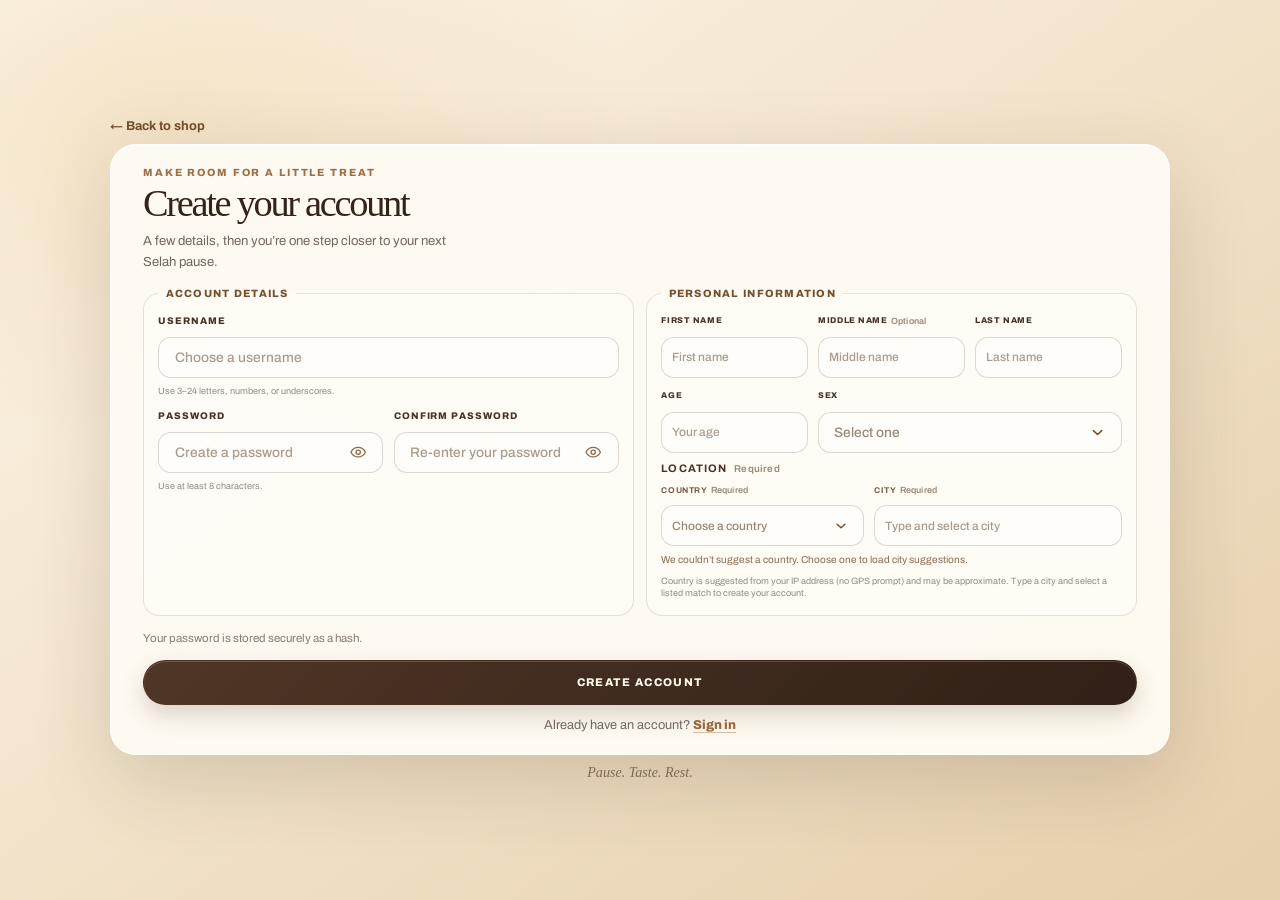
==== commit 42587c63: "Add files via upload" ====
--- a/create-account.html
+++ b/create-account.html
@@ -93,6 +93,24 @@
                   </div>
                 </div>
               </div>
+              <div class="account-field account-field-full account-location-field">
+                <div class="location-heading"><strong>Location</strong><span>Required</span></div>
+                <div class="location-field-grid">
+                  <div class="location-control">
+                    <label for="countrySelect">Country <span>Required</span></label>
+                    <select id="countrySelect" name="countryCode" autocomplete="country" required aria-describedby="locationStatus locationHelp">
+                      <option value="" selected>Choose a country</option>
+                    </select>
+                  </div>
+                  <div class="location-control city-picker">
+                    <label for="cityInput">City <span>Required</span></label>
+                    <input id="cityInput" name="city" type="text" autocomplete="address-level2" maxlength="80" placeholder="Type and select a city" required role="combobox" aria-autocomplete="list" aria-controls="citySuggestions" aria-expanded="false" aria-describedby="locationStatus locationHelp" />
+                    <div class="city-suggestions" id="citySuggestions" role="listbox" aria-label="Matching cities" hidden></div>
+                  </div>
+                </div>
+                <p class="location-status" id="locationStatus" role="status" aria-live="polite">Suggesting your country…</p>
+                <small id="locationHelp">Country is suggested from your IP address (no GPS prompt) and may be approximate. Type a city and select a listed match to create your account.</small>
+              </div>
             </div>
           </fieldset>
 
@@ -107,6 +125,7 @@
       <p class="account-tagline">Pause. Taste. Rest.</p>
     </main>
     <script src="account-ui.js"></script>
+    <script src="account-location.js"></script>
     <script>
       const form = document.getElementById('createAccountForm');
       const notice = document.getElementById('accountNotice');
--- a/styles.css
+++ b/styles.css
@@ -2068,6 +2068,7 @@
   display: grid;
   width: 2.5rem;
   height: 2.5rem;
+  padding: 0;
   place-items: center;
   border: 1px solid rgba(72, 48, 31, 0.12);
   border-radius: 50%;
@@ -2076,12 +2077,29 @@
   font-size: 1.5rem;
   line-height: 1;
   cursor: pointer;
-  transition: transform 180ms ease, background 180ms ease;
+  transition: background 180ms ease, border-color 180ms ease;
 }
 
 .dialog-close:hover {
+  background: #fff;
+}
+
+.dialog-close-icon {
+  display: block;
+  width: 1rem;
+  height: 1rem;
+  overflow: visible;
+  fill: none;
+  stroke: currentColor;
+  stroke-width: 2;
+  stroke-linecap: round;
+  transform-origin: center;
+  transition: transform 180ms ease;
+  pointer-events: none;
+}
+
+.dialog-close:hover .dialog-close-icon {
   transform: rotate(90deg);
-  background: #fff;
 }
 
 .product-modal-grid {
@@ -2144,67 +2162,6 @@
   color: rgba(47, 33, 26, 0.7);
   font-size: 0.94rem;
   line-height: 1.65;
-}
-
-.ingredients-panel {
-  padding: 1rem 0 1.1rem;
-  border-top: 1px solid rgba(86, 61, 41, 0.14);
-  border-bottom: 1px solid rgba(86, 61, 41, 0.14);
-}
-
-.ingredients-panel h3 {
-  margin: 0 0 0.75rem;
-  color: #493126;
-  font-size: 0.7rem;
-  letter-spacing: 0.15em;
-  text-transform: uppercase;
-}
-
-.ingredient-list {
-  display: grid;
-  grid-template-rows: repeat(5, auto);
-  grid-auto-flow: column;
-  grid-auto-columns: minmax(0, 1fr);
-  gap: 0.55rem 1.35rem;
-  margin: 0;
-  padding: 0;
-  list-style: none;
-}
-
-.ingredient-list[hidden] {
-  display: none;
-}
-
-.ingredient-list li {
-  display: flex;
-  min-width: 0;
-  align-items: flex-start;
-  gap: 0.55rem;
-  color: #493629;
-  font-size: 0.8rem;
-  line-height: 1.45;
-}
-
-.ingredient-list li::before {
-  content: "";
-  flex: 0 0 0.38rem;
-  width: 0.38rem;
-  height: 0.38rem;
-  margin-top: 0.42rem;
-  border-radius: 50%;
-  background: #a8794a;
-  box-shadow: 0 0 0 3px rgba(168, 121, 74, 0.12);
-}
-
-.ingredient-empty {
-  margin: 0;
-  color: rgba(47, 33, 26, 0.62);
-  font-size: 0.8rem;
-  line-height: 1.55;
-}
-
-.ingredient-empty[hidden] {
-  display: none;
 }
 
 .modal-buy-row,
@@ -5120,6 +5077,128 @@
 .account-logout-button[hidden] {
   display: none !important;
 }
+
+.account-location-field {
+  position: relative;
+  z-index: 4;
+}
+
+.location-heading {
+  display: flex;
+  align-items: center;
+  gap: 0.45rem;
+  color: #493126;
+  font-size: 0.68rem;
+  font-weight: 800;
+  letter-spacing: 0.1em;
+  text-transform: uppercase;
+}
+
+.location-heading span {
+  color: #9a8877;
+  font-size: 0.62rem;
+  font-weight: 600;
+  letter-spacing: 0.02em;
+  text-transform: none;
+}
+
+.location-field-grid {
+  display: grid;
+  grid-template-columns: minmax(0, 0.9fr) minmax(0, 1.1fr);
+  gap: 0.65rem;
+}
+
+.location-control {
+  position: relative;
+  display: grid;
+  min-width: 0;
+  align-content: start;
+  gap: 0.4rem;
+}
+
+.location-control > label {
+  color: #765b48;
+  font-size: 0.59rem;
+  font-weight: 700;
+  letter-spacing: 0.06em;
+  text-transform: uppercase;
+}
+
+.location-control select,
+.location-control input {
+  min-width: 0;
+}
+
+.location-status {
+  min-height: 0.85em;
+  margin: 0;
+  color: #8a6b50;
+  font-size: 0.63rem;
+  line-height: 1.4;
+}
+
+.city-picker {
+  z-index: 2;
+}
+
+.city-suggestions {
+  position: absolute;
+  top: calc(100% + 0.35rem);
+  right: 0;
+  left: 0;
+  z-index: 30;
+  display: grid;
+  gap: 0.15rem;
+  max-height: 13rem;
+  padding: 0.35rem;
+  overflow-y: auto;
+  border: 1px solid rgba(125, 83, 48, 0.2);
+  border-radius: 0.85rem;
+  background: #fffdf8;
+  box-shadow: 0 14px 30px rgba(57, 37, 23, 0.2);
+}
+
+.city-suggestions[hidden] {
+  display: none;
+}
+
+.city-suggestion-option {
+  min-height: 2.25rem;
+  padding: 0.55rem 0.65rem;
+  border: 0;
+  border-radius: 0.55rem;
+  background: transparent;
+  color: #493126;
+  font: 500 0.77rem "Archivo", sans-serif;
+  text-align: left;
+  cursor: pointer;
+}
+
+.city-suggestion-option:hover,
+.city-suggestion-option:focus-visible,
+.city-suggestion-option[aria-selected="true"] {
+  outline: none;
+  background: #f0dfc4;
+  color: #70472c;
+}
+
+.city-suggestion-empty {
+  margin: 0;
+  padding: 0.6rem;
+  color: #806e5f;
+  font-size: 0.7rem;
+  line-height: 1.45;
+}
+
+@media (max-width: 520px) {
+  .location-field-grid { grid-template-columns: minmax(0, 1fr); }
+  .location-control > label { font-size: 0.56rem; }
+}
+
+@media (prefers-reduced-motion: reduce) {
+  .city-suggestion-option { scroll-behavior: auto; }
+}
+
 .account-avatar-initials {
   color: #493126;
   font: 800 0.76rem "Archivo", sans-serif;
